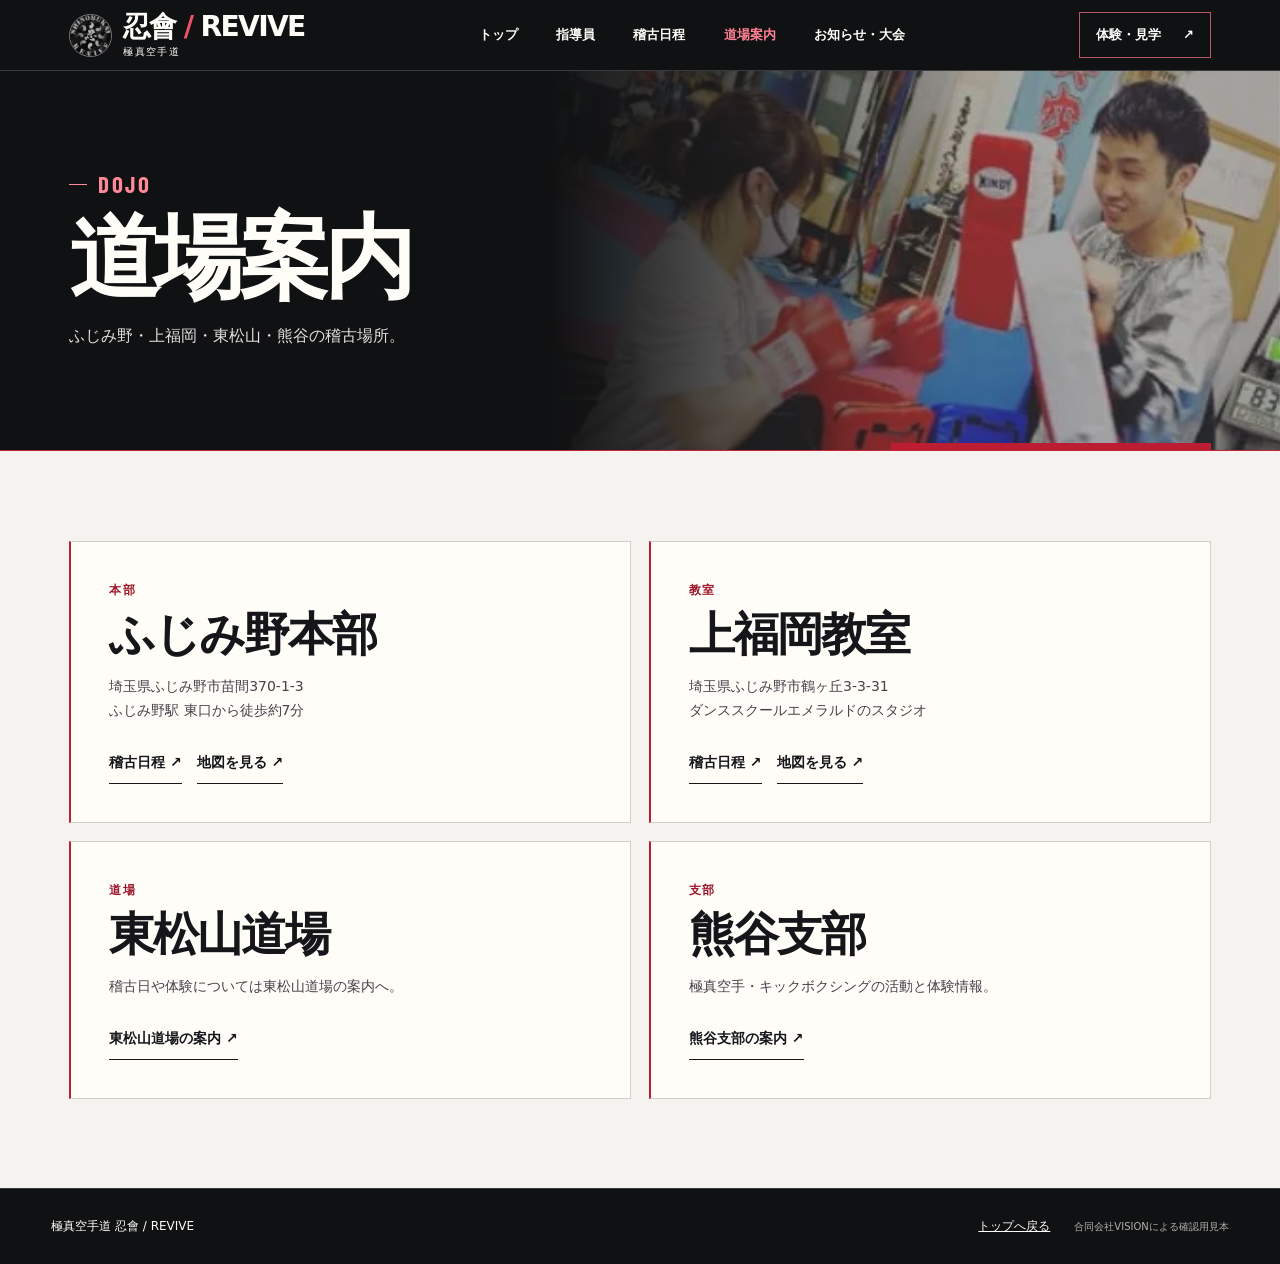
==== dojos.html @ 1cb671ec "Publish dojo website review" ====
<!doctype html>
<html lang="ja">
<head>
<meta charset="utf-8">
<meta name="viewport" content="width=device-width,initial-scale=1">
<meta name="robots" content="noindex">
<title>道場案内｜極真空手道 忍會 / REVIVE</title>
<link rel="preconnect" href="https://fonts.googleapis.com">
<link rel="stylesheet" href="https://fonts.googleapis.com/css2?family=Barlow+Condensed:wght@600;700;800&display=swap">
<link rel="stylesheet" href="site.css"><link rel="stylesheet" href="design.css"><link rel="stylesheet" href="inner.css">
<script src="reveal.js" defer></script>
<link rel="stylesheet" href="editorial.css">
<link rel="icon" type="image/png" sizes="32x32" href="assets/shinobukai-favicon.png">
<link rel="apple-touch-icon" sizes="180x180" href="assets/shinobukai-touch.png">
<link rel="stylesheet" href="brand.css">
</head>
<body class="inner-page page-dojos">
<header class="header">
<a class="brand" href="./"><img class="brand-emblem" src="assets/shinobukai-emblem.png" alt="" width="44" height="44"><span class="brand-copy"><span class="brand-name">忍會 <span>/</span> REVIVE</span><small>極真空手道</small></span></a>
<nav aria-label="メイン"><a href="./">トップ</a><a href="instructors.html">指導員</a><a href="schedule.html">稽古日程</a><a href="dojos.html" aria-current="page">道場案内</a><a href="events.html">お知らせ・大会</a></nav>
<a class="button primary header-cta" href="./#trial">体験・見学 <span aria-hidden="true">↗</span></a>
</header>
<nav class="local-nav" aria-label="各ページ"><a href="./">トップ</a><a href="instructors.html">指導員</a><a href="schedule.html">稽古日程</a><a href="dojos.html" aria-current="page">道場案内</a><a href="events.html">お知らせ・大会</a></nav>
<main>
<section class="subhero">
<div class="section-inner">
<p class="subhero-label">DOJO</p>
<h1>道場案内</h1>
<p class="subhero-intro">ふじみ野・上福岡・東松山・熊谷の稽古場所。</p>
</div>
</section>

<section class="section paper inner-section">
<div class="section-inner branch-grid">
<article class="branch" id="fujimino" data-reveal><p class="role">本部</p><h2>ふじみ野本部</h2><p>埼玉県ふじみ野市苗間370-1-3</p><p>ふじみ野駅 東口から徒歩約7分</p><div><a class="text-link" href="schedule.html">稽古日程 ↗</a><a class="text-link" target="_blank" rel="noopener" href="https://www.google.com/maps/search/?api=1&amp;query=埼玉県ふじみ野市苗間370-1-3">地図を見る ↗</a></div></article>
<article class="branch" id="kamifukuoka" data-reveal><p class="role">教室</p><h2>上福岡教室</h2><p>埼玉県ふじみ野市鶴ヶ丘3-3-31</p><p>ダンススクールエメラルドのスタジオ</p><div><a class="text-link" href="schedule.html">稽古日程 ↗</a><a class="text-link" target="_blank" rel="noopener" href="https://www.google.com/maps/search/?api=1&amp;query=埼玉県ふじみ野市鶴ヶ丘3-3-31">地図を見る ↗</a></div></article>
<article class="branch" id="higashimatsuyama" data-reveal><p class="role">道場</p><h2>東松山道場</h2><p>稽古日や体験については東松山道場の案内へ。</p><a class="text-link" target="_blank" rel="noopener" href="https://shinobukaimatsuyama.amebaownd.com/">東松山道場の案内 ↗</a></article>
<article class="branch" id="kumagaya" data-reveal><p class="role">支部</p><h2>熊谷支部</h2><p>極真空手・キックボクシングの活動と体験情報。</p><a class="text-link" target="_blank" rel="noopener" href="https://karate-kick-shinobukuma.amebaownd.com/">熊谷支部の案内 ↗</a></article>
</div>
</section>
</main>
<footer class="footer"><span>極真空手道 忍會 / REVIVE</span><a href="./">トップへ戻る</a><small>合同会社VISIONによる確認用見本</small></footer>

</body>
</html>
---- site.css ----
:root{--ink:#101012;--surface:#18181b;--paper:#f0ede7;--white:#faf8f2;--red:#b9192d;--line:#343436;--font:system-ui,"Yu Gothic",sans-serif;--display:"Barlow Condensed",Impact,sans-serif}
*,*::before,*::after{box-sizing:border-box}html{scroll-behavior:smooth}body{margin:0;background:var(--ink);color:var(--white);font-family:var(--font);line-height:1.7}a{color:inherit;text-decoration:none}button,input,select,textarea{font:inherit;color:inherit}button{cursor:pointer}button[hidden],[hidden]{display:none!important}h1,h2,h3,p{margin:0}img{display:block;max-width:100%}section{scroll-margin-top:64px}:focus-visible{outline:2px solid #ee6473;outline-offset:4px}
.header{min-height:76px;padding:12px clamp(18px,5vw,76px);display:flex;align-items:center;justify-content:space-between;gap:20px;background:var(--ink);border-bottom:1px solid var(--line)}
.brand{display:grid;line-height:1;gap:6px;white-space:nowrap}.brand-name{font-size:clamp(17px,2.2vw,31px);font-weight:900;letter-spacing:-.035em}.brand-name span{color:#ef5367}.brand small{font-size:10px;letter-spacing:.14em}.header nav{display:flex;gap:clamp(18px,3vw,47px);font-size:13px;font-weight:650}.header nav a:hover,.text-link:hover{color:#da3048}
.button{display:inline-flex;align-items:center;justify-content:center;gap:22px;min-height:46px;padding:10px 16px;border:0;font-size:13px;font-weight:750;white-space:nowrap}.primary{background:var(--red);color:white}.primary:hover{background:#94152a}.light{background:var(--white);color:#1c1c1e}
.hero{position:relative;display:grid;align-items:end;min-height:clamp(530px,78svh,770px);overflow:hidden;isolation:isolate;background:#131215}.hero::before{content:"";position:absolute;inset:0;z-index:-1;background:linear-gradient(90deg,#151416 21%,#151416f2 34%,#15141663 47%,#15141609 64%,transparent 80%),linear-gradient(0deg,#100f12a6,transparent 44%);pointer-events:none}
.hero-media{position:absolute;z-index:-2;top:0;right:0;bottom:0;width:65%;overflow:hidden;background:#373236}.hero-media img{width:100%;height:100%;object-fit:cover;object-position:50% 9%;filter:saturate(.82) contrast(1.02) brightness(1.07);animation:photo-in 1.65s cubic-bezier(.2,.7,.24,1) both}
.hero-content{padding:80px clamp(24px,7vw,120px) 85px;animation:text-in 1s ease-out both}.eyebrow{font-size:12px;font-weight:750;letter-spacing:.13em}.hero h1{line-height:1;font-weight:900}.hero h1 span{display:block;margin:21px 0 0;font-size:clamp(21px,3vw,39px);letter-spacing:.07em}.hero h1 strong{display:block;font:800 clamp(102px,16vw,250px)/.83 var(--display);letter-spacing:-.045em;margin:8px 0 24px}.hero-copy{font-weight:650;font-size:clamp(16px,2vw,24px);margin-bottom:24px}.hero-scroll{position:absolute;bottom:31px;right:clamp(18px,5vw,76px);font-size:12px;display:flex;gap:12px;color:#fff;align-items:center}.hero-scroll span{border:1px solid #fff9;width:39px;height:39px;display:grid;place-items:center;border-radius:50%}
.shortcuts{display:grid;grid-template-columns:repeat(3,minmax(0,1fr));background:#1d1c20;border-top:1px solid var(--line)}.shortcuts a{display:flex;justify-content:space-between;align-items:center;padding:19px clamp(12px,4vw,52px);gap:8px;border-right:1px solid var(--line);font-weight:700;font-size:clamp(12px,1.4vw,15px)}.shortcuts a:hover{background:#28262a}
.section-inner{width:min(calc(100% - 48px),1120px);margin:auto}.section{padding:clamp(60px,8vw,116px) 0}.paper{color:#15151a;background:var(--paper)}.section-heading{margin-bottom:28px}.section-heading .eyebrow{color:#d5485b}.paper .section-heading .eyebrow{color:#a5162c}.section-heading h2,.trial h2{font-size:clamp(31px,4.3vw,65px);font-weight:900;line-height:1.22;letter-spacing:-.055em;margin-top:6px}
.training-layout{display:grid;grid-template-columns:1.16fr .84fr;gap:clamp(18px,5vw,70px);align-items:center}.training-layout img{width:100%;height:100%;max-height:360px;object-fit:cover;object-position:50% 32%}.classes{display:grid;gap:15px}.classes article{padding:15px 0;border-top:1px solid #bdbab6}.classes h3{font-size:clamp(19px,2.6vw,30px);font-weight:850}.classes p{margin-top:7px;color:#49454a;font-size:14px}.text-link{display:inline-flex;margin-top:20px;align-items:center;gap:20px;border-bottom:1px solid;padding:8px 0;font-weight:750;font-size:14px}
.filters{display:flex;gap:8px;flex-wrap:wrap;margin-bottom:22px}.filters button,.edit-switch button{background:transparent;border:1px solid #59565d;padding:8px 13px;min-height:43px;font-size:13px;font-weight:750}.filters button[aria-pressed="true"]{background:#eee9e2;border-color:#eee9e2;color:#121216}.news-list{border-top:1px solid var(--line)}.news-item{display:grid;grid-template-columns:106px 97px 1fr auto;align-items:center;text-align:left;gap:14px;width:100%;padding:19px 2px;background:transparent;border:0;border-bottom:1px solid var(--line)}.news-item:hover{background:#232127}.news-item time,.news-item .category{font-size:12px}.news-item time{color:#bdb9be}.news-item .category{color:#f58393;font-weight:750}.news-item strong{font-size:clamp(15px,2vw,21px);line-height:1.35}.empty{padding:16px 0;color:#a8a4a9}
.dojo-grid,.site-links{display:grid;grid-template-columns:repeat(2,minmax(0,1fr));gap:12px}.dojo-grid a,.site-links a{min-width:0;border:1px solid #c8c4bc;padding:18px 15px;display:grid;gap:4px;overflow-wrap:anywhere}.dojo-grid a:hover,.site-links a:hover{border-color:var(--red)}.dojo-grid strong{font-size:clamp(16px,3vw,25px)}.dojo-grid span,.site-links a{font-size:13px;font-weight:720}.links-section{padding-top:0}
.trial{background:#a21a30;color:white;padding:clamp(65px,9vw,125px) 0}.trial p:not(.eyebrow){margin:13px 0 26px}.footer{padding:27px clamp(20px,4vw,64px);display:flex;gap:12px 24px;flex-wrap:wrap;align-items:center;border-top:1px solid var(--line);font-size:12px}.footer a{margin-left:auto;text-decoration:underline}.footer small{opacity:.68}
dialog{border:0;background:var(--paper);color:#161619;width:min(680px,calc(100% - 28px));max-height:calc(100dvh - 24px);padding:clamp(19px,4vw,36px);overscroll-behavior:contain}dialog::backdrop{background:#08080bc4}.dialog-head{display:flex;align-items:center;justify-content:space-between;color:#942037;font-size:13px;font-weight:750;gap:14px}.close{width:44px;height:44px;background:transparent;border:1px solid #b9b4ab;border-radius:50%;font-size:24px}dialog h2{font-size:clamp(21px,5vw,33px);margin:9px 0 15px;line-height:1.25}#article-body{white-space:pre-wrap;overflow-wrap:anywhere}.article-photos{display:grid;gap:12px;margin:18px 0}.article-photos img{width:100%;background:#ddd}
.editor{background:#eae7e0;color:#18181c}.edit-header{padding:16px clamp(17px,4vw,50px);display:flex;justify-content:space-between;align-items:center;background:#17161a;color:white;gap:12px}.edit-header a{border-bottom:1px solid #b3afb5;font-size:13px}.edit-main{width:min(calc(100% - 30px),700px);margin:31px auto 54px}.edit-main h1{font-size:clamp(27px,7vw,46px);line-height:1.2}.edit-hint{color:#57525a;font-size:13px;margin:8px 0 20px}.edit-switch{display:flex;gap:8px;margin-bottom:15px}.edit-switch button{border-color:#b4aeb4}.edit-switch button[aria-pressed="true"]{background:#252329;color:white;border-color:#252329}.edit-main form,.edit-main section{background:#faf8f3;padding:clamp(15px,4vw,26px);border:1px solid #d4cfc6;margin-bottom:18px}.edit-main h2{font-size:19px;margin-bottom:14px}.edit-main label{display:grid;gap:5px;margin:12px 0;font-size:13px;font-weight:750}.edit-main input,.edit-main select,.edit-main textarea{width:100%;min-width:0;background:#fff;border:1px solid #b5afb3;padding:9px 10px;font-weight:500;font-size:16px;border-radius:0}.edit-main input[type=date]{min-height:44px}.edit-main input[type=file]{font-size:14px}.field-heading{font-size:13px;font-weight:750;margin:14px 0 5px}.field-heading span{font-weight:450;color:#615a60;margin-left:7px}.link-input{display:grid;grid-template-columns:1fr 1.5fr auto;gap:6px;align-items:end}.link-input button{margin-bottom:12px}.secondary{display:inline-flex;align-items:center;min-height:42px;background:transparent;border:1px solid #b4aeb4;padding:6px 10px;font-size:13px;font-weight:700}.edit-actions{display:flex;gap:8px;flex-wrap:wrap;margin-top:18px}.edit-result{font-size:13px;margin-top:8px;color:#2e634e}.edit-result.error{color:#a51e31}.saved-row{display:flex;gap:9px;align-items:center;flex-wrap:wrap;padding:10px 0;border-top:1px solid #ddd7ce}.saved-row strong{font-size:13px;flex:1;overflow-wrap:anywhere}.photo-list{display:flex;flex-wrap:wrap;gap:9px}.photo-list figure{margin:0}.photo-list img{width:85px;height:64px;object-fit:cover}.photo-list button{font-size:12px;min-height:34px;padding:4px 8px}
@keyframes text-in{from{opacity:0;transform:translateY(18px)}to{opacity:1;transform:none}}@keyframes photo-in{from{transform:scale(1.06);opacity:.4}to{transform:scale(1);opacity:1}}
@media(max-width:700px){.header{min-height:65px;gap:10px}.header nav{display:none}.header-cta{min-height:40px;padding:6px 10px;gap:8px;font-size:12px}.hero{min-height:min(685px,86svh)}.hero::before{background:linear-gradient(0deg,#101012 4%,#141215d6 30%,#14121570 47%,transparent 68%)}.hero-media{width:100%}.hero-media img{object-position:49% 13%}.hero-content{padding-bottom:84px}.hero h1 strong{font-size:clamp(92px,25vw,132px)}.hero-scroll{bottom:17px;right:21px;gap:8px}.hero-scroll span{height:34px;width:34px}.shortcuts a{padding:13px 9px;line-height:1.35}.training-layout{grid-template-columns:1fr}.training-layout img{max-height:310px}.news-item{grid-template-columns:auto 1fr auto;gap:6px 10px;padding:13px 0}.news-item strong{grid-column:1 / span 2;grid-row:2}.news-item .arrow{grid-column:3;grid-row:1 / span 2}.footer a{margin-left:0}.footer small{width:100%}.link-input{grid-template-columns:1fr auto}.link-input label{grid-column:1;margin:4px 0}.link-input button{grid-column:2;grid-row:2;margin:0 0 4px}}
@media(prefers-reduced-motion:reduce){html{scroll-behavior:auto}*,*::before,*::after{animation:none!important;transition:none!important}}
.trial-actions{display:flex;align-items:center;flex-wrap:wrap;gap:14px 26px}.trial-actions .text-link{margin-top:0}.trial-actions .text-link:hover{color:#fff}
---- design.css ----
body { --accent-line: #c52138; }
.header { position: sticky; top: 0; z-index: 5; }
.footer a + a { margin-left: 0; }
.header-cta, .hero .primary, .trial .button {
  clip-path: polygon(0 0, calc(100% - 8px) 0, 100% 8px, 100% 100%, 0 100%);
  transition: background .22s ease, color .22s ease;
}
.header-cta:focus-visible, .hero .primary:focus-visible, .trial .button:focus-visible {
  outline-offset: -4px;
}
.hero-media::after {
  content: "";
  position: absolute;
  inset: 0;
  background: linear-gradient(112deg, transparent 30%, #fff6df22 48%, transparent 61%);
  transform: translateX(-110%);
  animation: portrait-light 1.4s .16s ease-out both;
  pointer-events: none;
}
.hero-content .eyebrow { display: flex; align-items: center; gap: 12px; }
.hero-content .eyebrow::before { content: ""; width: 21px; height: 2px; background: #f04f65; }
.shortcuts { border-top: 2px solid var(--accent-line); }
.shortcuts a { transition: background .22s ease; }
.shortcuts a span, .dojo-grid a span:last-child { transition: transform .22s ease; }
.shortcuts a:hover span, .dojo-grid a:hover span:last-child { transform: translateX(3px); }
.section-heading .eyebrow, .trial .eyebrow {
  display: flex;
  align-items: center;
  gap: 10px;
  letter-spacing: .16em;
}
.section-heading .eyebrow::before, .trial .eyebrow::before {
  content: "";
  display: block;
  width: 24px;
  height: 2px;
  background: currentColor;
}
.section-heading { margin-bottom: clamp(24px, 4vw, 45px); }
.training-photo { margin: 0; position: relative; overflow: hidden; background: #1b1a1d; }
.training-photo img { max-height: none; aspect-ratio: 1.15; object-position: 49% 37%; }
.training-photo figcaption {
  position: absolute;
  bottom: 0;
  right: 0;
  padding: 9px 14px;
  background: #18181be5;
  color: var(--white);
  font-size: 12px;
}
.classes article { padding: 18px 0; }
.classes article:first-child { border-top-color: var(--accent-line); }
.news-item {
  transition: background .2s ease, color .2s ease;
  animation: row-in .44s ease both;
  animation-delay: var(--row-delay, 0ms);
}
.news-item:hover .arrow, .news-item:focus-visible .arrow { color: #ff8a9c; }
.filters button { transition: background .2s ease, border-color .2s ease, color .2s ease; }
.filters button[aria-pressed="true"] { border-color: #f58595; }
.dojo-grid a, .links-section .site-links a {
  background: #faf8f2;
  border-top: 2px solid #b8b0aa;
  transition: border-color .2s ease, background .2s ease;
}
.dojo-grid a:hover, .links-section .site-links a:hover { border-top-color: var(--accent-line); background: #fff; }
.links-section .section-inner { padding-top: 34px; border-top: 1px solid #cec7bf; }
.trial { position: relative; isolation: isolate; overflow: hidden; }
.trial::after {
  content: "";
  position: absolute;
  z-index: -1;
  inset: -60% -26% -80% 64%;
  transform: skewX(-22deg);
  background: #72142655;
}
.trial .eyebrow { color: #ffe2e7; }
.motion [data-reveal] { opacity: 0; transform: translateY(19px); }
.motion [data-reveal].in-view, .motion [data-reveal]:focus-within {
  opacity: 1;
  transform: translateY(0);
  transition: opacity .52s ease, transform .65s cubic-bezier(.16,.72,.25,1);
}
@keyframes portrait-light {
  from { transform: translateX(-130%); opacity: .7; }
  to { transform: translateX(108%); opacity: 0; }
}
@keyframes row-in {
  from { opacity: 0; transform: translateY(7px); }
  to { opacity: 1; transform: none; }
}
@media (max-width: 700px) {
  .training-photo img { aspect-ratio: 5 / 3; object-position: 48% 43%; }
  .trial::after { left: 69%; }
}
@media (prefers-reduced-motion: reduce) {
  .hero-media::after { display: none; }
  .motion [data-reveal] { opacity: 1; transform: none; }
}
---- inner.css ----
.header nav a[aria-current="page"], .local-nav a[aria-current="page"] { color: #ff8193; }
.local-nav { display: none; }
.subhero {
  position: relative;
  isolation: isolate;
  overflow: hidden;
  min-height: clamp(220px, 32vw, 380px);
  display: grid;
  align-items: end;
  border-bottom: 2px solid var(--accent-line);
  background: #161519;
}
.subhero::after {
  content: "";
  position: absolute;
  z-index: -1;
  inset: -60% -16% -100% 63%;
  background: linear-gradient(100deg, #741727, #26181d 73%);
  transform: skewX(-23deg);
  opacity: .82;
}
.subhero .section-inner { padding-block: clamp(38px, 7vw, 82px); animation: text-in .75s ease both; }
.subhero-label {
  display: flex;
  align-items: center;
  gap: 11px;
  color: #ff8998;
  font: 700 clamp(16px, 2.3vw, 23px)/1.1 var(--display);
  letter-spacing: .115em;
}
.subhero-label::before { content: ""; width: 26px; height: 2px; background: currentColor; }
.subhero h1 { font-size: clamp(36px, 7.5vw, 86px); line-height: 1.13; font-weight: 900; letter-spacing: -.055em; margin-top: 10px; }
.subhero-intro { font-size: clamp(13px, 2vw, 16px); margin-top: 12px; color: #e5dfe0; }
.inner-section { padding-block: clamp(32px, 7vw, 90px); }
.coach-list { display: grid; gap: clamp(24px, 5vw, 56px); }
.coach { display: grid; grid-template-columns: minmax(0, .88fr) minmax(0, 1.12fr); align-items: center; background: #fcfaf5; border: 1px solid #d3cec5; }
.coach-image { margin: 0; height: 100%; overflow: hidden; background: #383239; }
.coach-image img { width: 100%; height: 100%; min-height: 390px; max-height: 540px; object-fit: cover; object-position: center 15%; }
.coach-copy { padding: clamp(24px, 5vw, 64px); }
.role { color: #9d172b; font-size: 12px; font-weight: 800; text-transform: uppercase; letter-spacing: .12em; }
.coach-copy h2, .branch h2 { font-size: clamp(27px, 4vw, 51px); line-height: 1.2; font-weight: 900; margin: 7px 0 13px; letter-spacing: -.045em; }
.coach-copy > p:not(.role), .branch > p:not(.role), .guide-note { color: #47414a; font-size: 14px; }
.coach-copy h3 { border-top: 1px solid #cfc9be; margin-top: 25px; padding-top: 16px; font-size: 14px; }
.coach-copy ul { margin: 8px 0 0; padding-left: 19px; font-size: 14px; }
.coach-copy li::marker { color: #a32036; }
.coach-list > .text-link, .branch .text-link { justify-self: start; }
.calendar-callout {
  display: flex;
  gap: 16px 32px;
  justify-content: space-between;
  align-items: center;
  flex-wrap: wrap;
  padding: clamp(21px, 4vw, 48px);
  background: #fcfaf5;
  border: 1px solid #d3cec5;
  border-left: 3px solid var(--accent-line);
}
.calendar-callout h2 { font-size: clamp(21px, 3vw, 32px); font-weight: 900; }
.calendar-callout p, .schedule-list p { margin-top: 7px; font-size: 14px; color: #47414a; }
.schedule-list, .branch-grid { display: grid; grid-template-columns: repeat(2,minmax(0,1fr)); gap: 18px; }
.schedule-list { margin-block: clamp(22px, 4vw, 40px); }
.schedule-list article, .branch { background: #fcfaf5; border: 1px solid #d3cec5; border-top: 2px solid var(--accent-line); padding: clamp(19px, 3.5vw, 38px); }
.schedule-list h3 { font-size: clamp(19px, 2.7vw, 28px); }
.schedule-list strong { display: block; margin-top: 8px; font-size: 15px; }
.schedule-list strong span { font: 700 clamp(24px, 4.5vw, 42px)/1 var(--display); margin-left: 6px; white-space: nowrap; }
.branch { scroll-margin-top: 91px; }
.branch h2 { font-size: clamp(25px, 3.8vw, 46px); }
.branch .text-link { margin-right: 15px; }
.inner-page #news { padding-top: clamp(37px, 6vw, 78px); }
@media (max-width: 700px) {
  .local-nav { display: flex; flex-wrap: wrap; gap: 2px 14px; padding: 11px 20px; background: #201e23; font-size: 12px; font-weight: 680; }
  .local-nav a { display: inline-flex; min-height: 34px; align-items: center; }
  .local-nav a[aria-current="page"] { border-bottom: 1px solid currentColor; }
  .coach, .schedule-list, .branch-grid { grid-template-columns: 1fr; }
  .coach-image img { min-height: 0; height: auto; aspect-ratio: 1 / 1.04; object-position: center 12%; }
  .coach-copy h2 { font-size: clamp(28px,8vw,41px); }
}
---- editorial.css ----
:root {
  --ink: #101112;
  --paper: #f4f3ef;
  --white: #fffdf8;
  --red: #bc1d32;
  --line: #383a3c;
  --edge: clamp(21px, 5.4vw, 84px);
}
.header {
  min-height: 70px;
  padding-inline: var(--edge);
}
.brand-name { font-weight: 850; letter-spacing: -.06em; }
.header nav { font-size: 13px; }
.header-cta, .hero .primary, .trial .button { clip-path: none; }
.header-cta { background: transparent; border: 1px solid #b85763; }
.header-cta:hover { background: var(--red); border-color: var(--red); }
.section-inner { width: min(calc(100% - var(--edge) * 2), 1200px); }
.section-heading { position: relative; }
.section-heading h2, .subhero h1 { letter-spacing: -.065em; }
.section-heading .eyebrow, .trial .eyebrow {
  font: 700 17px/1 var(--display);
  letter-spacing: .14em;
}
.section-heading .eyebrow::before, .trial .eyebrow::before, .subhero-label::before {
  width: 18px;
  height: 1px;
}

.hero {
  min-height: clamp(570px, 80svh, 810px);
  padding-inline: var(--edge);
  align-items: center;
  background: var(--ink);
}
.hero::before { display: none; }
.hero-content { z-index: 1; padding: 64px 0; width: fit-content; }
.hero-content .eyebrow { color: #eeeae4; font-size: 12px; }
.hero h1 span { margin-top: 25px; font-size: clamp(20px, 3vw, 41px); letter-spacing: .09em; }
.hero h1 strong { font-size: clamp(109px, 16vw, 260px); margin: 8px 0 24px; }
.hero-copy { color: #e3ddd9; font-size: 15px; margin-bottom: 22px; letter-spacing: .05em; }
.hero-media {
  margin: 0;
  width: 49%;
  inset: 24px var(--edge) 24px auto;
  border-top: 1px solid #aaa097;
  border-bottom: 3px solid var(--red);
}
.hero-media img {
  object-position: 50% 12%;
  filter: saturate(.76) brightness(1.06) contrast(1.04);
}
.hero-media figcaption {
  position: absolute;
  bottom: 0;
  right: 0;
  z-index: 1;
  padding: 10px 15px;
  font-size: 12px;
  letter-spacing: .06em;
  color: #fff;
  background: #111213e6;
}
.hero-media::after { animation-duration: 2s; }
.hero-scroll {
  left: var(--edge);
  right: auto;
  bottom: 29px;
  color: #d8d0cb;
}
.shortcuts {
  padding-inline: var(--edge);
  border-top: 1px solid var(--line);
  border-bottom: 1px solid var(--line);
  background: #1a1b1d;
}
.shortcuts a {
  border-left: 1px solid var(--line);
  border-right: 0;
  padding-inline: clamp(10px, 3vw, 44px);
}
.shortcuts a:last-child { border-right: 1px solid var(--line); }
.shortcuts a span { color: #ff8393; }
.training-photo { border-bottom: 3px solid var(--red); }
.training-photo img { filter: saturate(.81) contrast(1.05); aspect-ratio: 1.35; }
.classes article { padding-block: clamp(16px, 2.3vw, 31px); }
.classes h3 { letter-spacing: -.035em; }
#news .section-heading .eyebrow { color: #ff8393; }
.news-item { min-height: 68px; }
.filters button[aria-pressed="true"] { background: var(--red); color: var(--white); border-color: var(--red); }
.dojo-grid a, .links-section .site-links a, .branch, .schedule-list article {
  border: 1px solid #d4d0c9;
  border-left: 2px solid var(--red);
  background: var(--white);
}
.trial { background: #191a1c; border-top: 3px solid var(--red); }
.trial::after { display: none; }
.trial .eyebrow { color: #ff8393; }

.subhero { background: var(--ink); border-bottom-width: 1px; }
.subhero::after {
  opacity: 1;
  inset: auto var(--edge) 0 auto;
  width: min(30%, 320px);
  height: 7px;
  background: var(--red);
  transform: none;
}
.subhero h1 { font-size: clamp(39px, 7.6vw, 91px); }
.local-nav { background: #1a1b1d; }
.coach { border: 0; border-bottom: 1px solid #d1cdc7; background: var(--paper); padding-bottom: clamp(24px, 4vw, 54px); }
.coach-image { border-bottom: 3px solid var(--red); }
.coach-image img { filter: saturate(.8) contrast(1.04); }
.coach-copy h2 { font-size: clamp(31px, 5.5vw, 68px); }
.coach-copy h3 { margin-top: 21px; padding-top: 14px; }
.coach-copy li { margin-block: 4px; }
.calendar-callout { border-left-color: var(--red); }
.schedule-list strong span { color: #a3162b; }

@media (max-width: 700px) {
  .header { min-height: 60px; }
  .hero { min-height: auto; display: flex; flex-direction: column; align-items: stretch; padding-top: 15px; padding-bottom: 26px; }
  .hero-media { position: relative; inset: auto; width: 100%; aspect-ratio: 1.22; order: 0; }
  .hero-media img { object-position: 50% 13%; }
  .hero-media figcaption { font-size: 10px; padding: 6px 10px; }
  .hero-content { order: 1; padding: 23px 0 10px; }
  .hero h1 span { margin-top: 11px; }
  .hero h1 strong { font-size: clamp(86px, 27vw, 135px); margin: 4px 0 15px; }
  .hero-copy { margin-bottom: 13px; font-size: 14px; }
  .hero-scroll { right: var(--edge); left: auto; bottom: 23px; font-size: 0; }
  .hero-scroll span { font-size: 13px; }
  .shortcuts { padding-inline: 0; }
  .shortcuts a { border-left: 0; border-right: 1px solid var(--line); }
  .coach-copy { padding: 20px 0 0; }
}
.page-dojos { --subhero-photo: url("assets/training.webp"); --subhero-focus: 50% 33%; }
.page-events { --subhero-photo: url("assets/cup-2026.webp"); --subhero-focus: 50% 60%; }
:is(.page-dojos, .page-events) .subhero::before {
  content: "";
  position: absolute;
  z-index: -1;
  inset: 0 0 0 43%;
  background-image: linear-gradient(90deg,#101112 0%,#1011123d 55%,#10111238), var(--subhero-photo);
  background-size: cover;
  background-position: center, var(--subhero-focus);
  animation: subhero-photo-in .9s ease both;
}
.page-schedule .subhero::before {
  content: "";
  position: absolute;
  inset: 0 0 0 42%;
  z-index: -1;
  background: repeating-linear-gradient(125deg,#17181b 0 14px,#242125 14px 15px);
  mask-image: linear-gradient(90deg,transparent, #000 55%);
}
@keyframes subhero-photo-in {
  from { opacity: .2; transform: translateX(12px); }
  to { opacity: 1; transform: none; }
}
@media (max-width: 700px) {
  :is(.page-dojos, .page-events) .subhero::before {
    inset-inline-start: 36%;
    background-image: linear-gradient(90deg,#101112 0%,#1011128d 52%,#10111245), var(--subhero-photo);
  }
}

.page-instructors {
  --profile-crest: url("assets/shinobukai-emblem.png");
  --profile-crest-red: grayscale(1) sepia(1) saturate(25) hue-rotate(330deg) brightness(.87);
}
.page-instructors .subhero::before, .page-instructors .coach-image::before {
  content: "";
  position: absolute;
  background: var(--profile-crest) center / contain no-repeat;
  filter: var(--profile-crest-red);
  pointer-events: none;
}
.page-instructors .subhero::before {
  z-index: -1;
  inset: -38% 1% -41% 53%;
  opacity: .3;
}
.page-instructors .coach-image {
  position: relative;
  isolation: isolate;
  aspect-ratio: 1.12;
  height: auto;
  width: 100%;
  background: radial-gradient(ellipse at 52% 34%, #321e23 0%, #20181c 50%, #111113 89%);
}
.page-instructors .coach-image::before {
  inset: 6% 7%;
  opacity: .68;
}
.page-instructors .coach-image img {
  position: absolute;
  inset: 5% 0 auto;
  width: 100%;
  height: 95%;
  min-height: 0;
  max-height: none;
  aspect-ratio: auto;
  object-fit: contain;
  object-position: center top;
  filter: drop-shadow(0 10px 17px #0c080ca0);
}
.page-instructors .portrait-long img { height: 116%; }
@media (max-width: 700px) {
  .page-instructors .subhero::before { inset: -23% -8% -23% 47%; opacity: .26; }
}
---- brand.css ----
.brand, .editor-brand { display: inline-flex; gap: 11px; align-items: center; }
.brand-copy { display: grid; gap: 5px; }
.brand .brand-emblem, .editor-brand .brand-emblem {
  display: block;
  flex: 0 0 auto;
  width: 43px;
  height: 43px;
  border: 1px solid #77777e;
  border-radius: 50%;
}
.editor-brand .brand-emblem { width: 38px; height: 38px; }
@media (max-width: 700px) {
  .brand, .editor-brand { gap: 8px; }
  .brand .brand-emblem { width: 35px; height: 35px; }
}
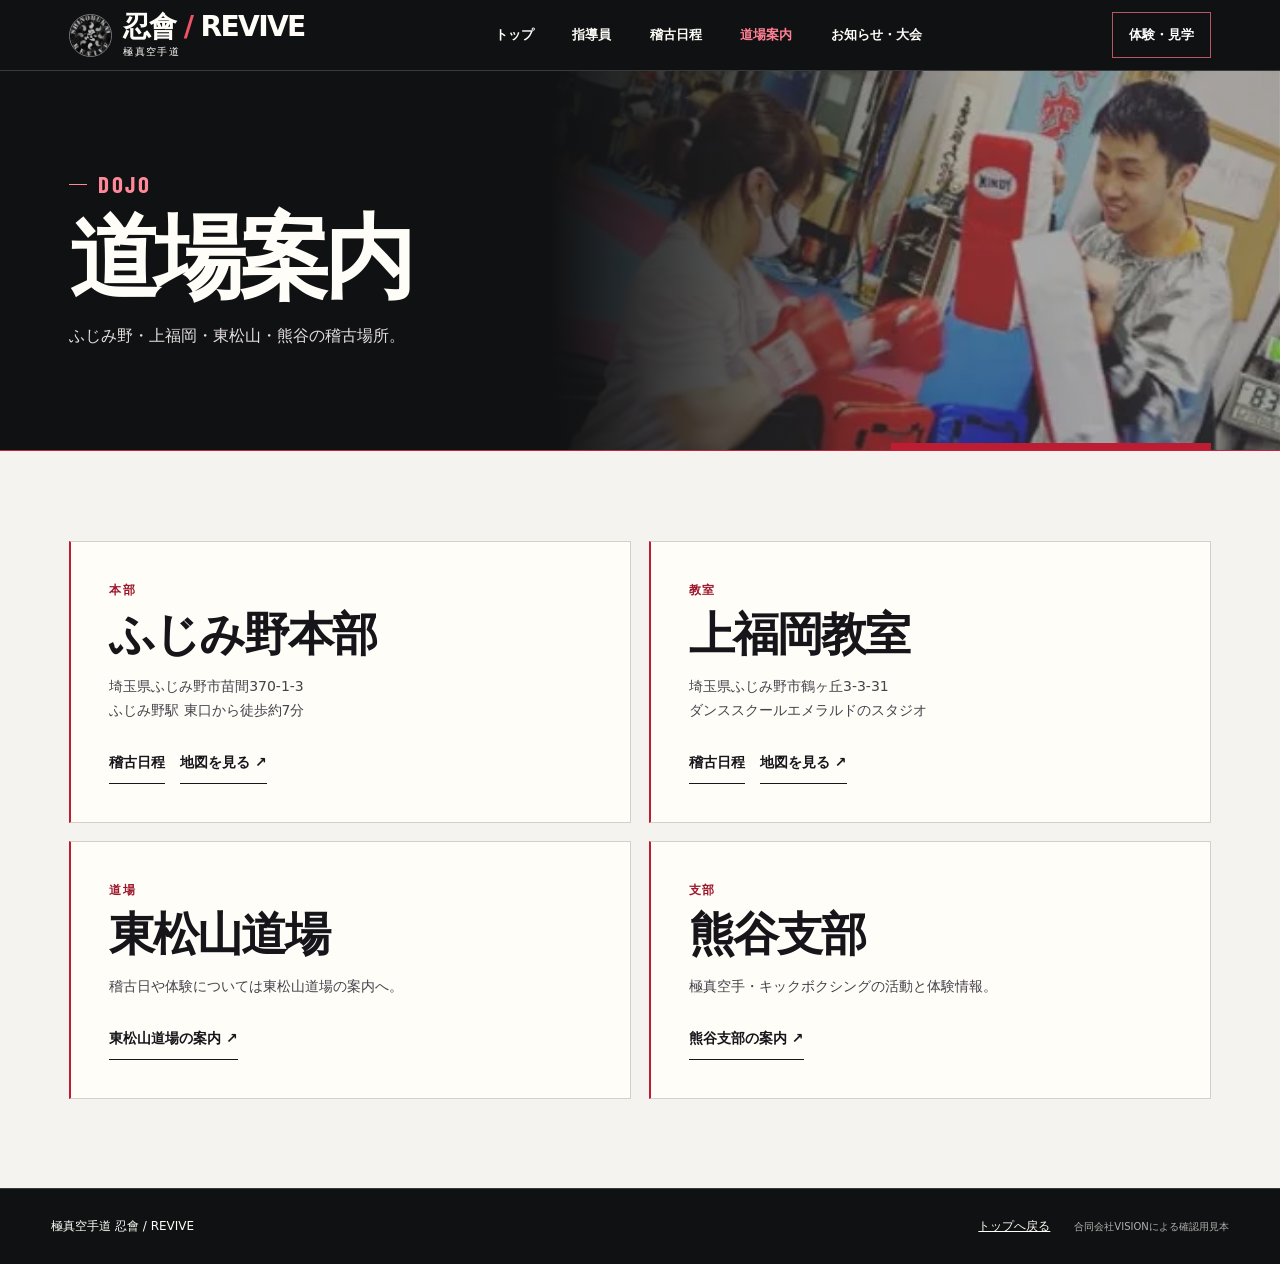
==== commit 2fceba49: "Refine dojo directory and trial information" ====
--- a/dojos.html
+++ b/dojos.html
@@ -18,7 +18,7 @@
 <header class="header">
 <a class="brand" href="./"><img class="brand-emblem" src="assets/shinobukai-emblem.png" alt="" width="44" height="44"><span class="brand-copy"><span class="brand-name">忍會 <span>/</span> REVIVE</span><small>極真空手道</small></span></a>
 <nav aria-label="メイン"><a href="./">トップ</a><a href="instructors.html">指導員</a><a href="schedule.html">稽古日程</a><a href="dojos.html" aria-current="page">道場案内</a><a href="events.html">お知らせ・大会</a></nav>
-<a class="button primary header-cta" href="./#trial">体験・見学 <span aria-hidden="true">↗</span></a>
+<a class="button primary header-cta" href="./#trial">体験・見学</a>
 </header>
 <nav class="local-nav" aria-label="各ページ"><a href="./">トップ</a><a href="instructors.html">指導員</a><a href="schedule.html">稽古日程</a><a href="dojos.html" aria-current="page">道場案内</a><a href="events.html">お知らせ・大会</a></nav>
 <main>
@@ -32,8 +32,8 @@
 
 <section class="section paper inner-section">
 <div class="section-inner branch-grid">
-<article class="branch" id="fujimino" data-reveal><p class="role">本部</p><h2>ふじみ野本部</h2><p>埼玉県ふじみ野市苗間370-1-3</p><p>ふじみ野駅 東口から徒歩約7分</p><div><a class="text-link" href="schedule.html">稽古日程 ↗</a><a class="text-link" target="_blank" rel="noopener" href="https://www.google.com/maps/search/?api=1&amp;query=埼玉県ふじみ野市苗間370-1-3">地図を見る ↗</a></div></article>
-<article class="branch" id="kamifukuoka" data-reveal><p class="role">教室</p><h2>上福岡教室</h2><p>埼玉県ふじみ野市鶴ヶ丘3-3-31</p><p>ダンススクールエメラルドのスタジオ</p><div><a class="text-link" href="schedule.html">稽古日程 ↗</a><a class="text-link" target="_blank" rel="noopener" href="https://www.google.com/maps/search/?api=1&amp;query=埼玉県ふじみ野市鶴ヶ丘3-3-31">地図を見る ↗</a></div></article>
+<article class="branch" id="fujimino" data-reveal><p class="role">本部</p><h2>ふじみ野本部</h2><p>埼玉県ふじみ野市苗間370-1-3</p><p>ふじみ野駅 東口から徒歩約7分</p><div><a class="text-link" href="schedule.html">稽古日程</a><a class="text-link" target="_blank" rel="noopener" href="https://www.google.com/maps/search/?api=1&amp;query=埼玉県ふじみ野市苗間370-1-3">地図を見る ↗</a></div></article>
+<article class="branch" id="kamifukuoka" data-reveal><p class="role">教室</p><h2>上福岡教室</h2><p>埼玉県ふじみ野市鶴ヶ丘3-3-31</p><p>ダンススクールエメラルドのスタジオ</p><div><a class="text-link" href="schedule.html">稽古日程</a><a class="text-link" target="_blank" rel="noopener" href="https://www.google.com/maps/search/?api=1&amp;query=埼玉県ふじみ野市鶴ヶ丘3-3-31">地図を見る ↗</a></div></article>
 <article class="branch" id="higashimatsuyama" data-reveal><p class="role">道場</p><h2>東松山道場</h2><p>稽古日や体験については東松山道場の案内へ。</p><a class="text-link" target="_blank" rel="noopener" href="https://shinobukaimatsuyama.amebaownd.com/">東松山道場の案内 ↗</a></article>
 <article class="branch" id="kumagaya" data-reveal><p class="role">支部</p><h2>熊谷支部</h2><p>極真空手・キックボクシングの活動と体験情報。</p><a class="text-link" target="_blank" rel="noopener" href="https://karate-kick-shinobukuma.amebaownd.com/">熊谷支部の案内 ↗</a></article>
 </div>
--- a/site.css
+++ b/site.css
@@ -7,14 +7,13 @@
 .hero-media{position:absolute;z-index:-2;top:0;right:0;bottom:0;width:65%;overflow:hidden;background:#373236}.hero-media img{width:100%;height:100%;object-fit:cover;object-position:50% 9%;filter:saturate(.82) contrast(1.02) brightness(1.07);animation:photo-in 1.65s cubic-bezier(.2,.7,.24,1) both}
 .hero-content{padding:80px clamp(24px,7vw,120px) 85px;animation:text-in 1s ease-out both}.eyebrow{font-size:12px;font-weight:750;letter-spacing:.13em}.hero h1{line-height:1;font-weight:900}.hero h1 span{display:block;margin:21px 0 0;font-size:clamp(21px,3vw,39px);letter-spacing:.07em}.hero h1 strong{display:block;font:800 clamp(102px,16vw,250px)/.83 var(--display);letter-spacing:-.045em;margin:8px 0 24px}.hero-copy{font-weight:650;font-size:clamp(16px,2vw,24px);margin-bottom:24px}.hero-scroll{position:absolute;bottom:31px;right:clamp(18px,5vw,76px);font-size:12px;display:flex;gap:12px;color:#fff;align-items:center}.hero-scroll span{border:1px solid #fff9;width:39px;height:39px;display:grid;place-items:center;border-radius:50%}
 .shortcuts{display:grid;grid-template-columns:repeat(3,minmax(0,1fr));background:#1d1c20;border-top:1px solid var(--line)}.shortcuts a{display:flex;justify-content:space-between;align-items:center;padding:19px clamp(12px,4vw,52px);gap:8px;border-right:1px solid var(--line);font-weight:700;font-size:clamp(12px,1.4vw,15px)}.shortcuts a:hover{background:#28262a}
-.section-inner{width:min(calc(100% - 48px),1120px);margin:auto}.section{padding:clamp(60px,8vw,116px) 0}.paper{color:#15151a;background:var(--paper)}.section-heading{margin-bottom:28px}.section-heading .eyebrow{color:#d5485b}.paper .section-heading .eyebrow{color:#a5162c}.section-heading h2,.trial h2{font-size:clamp(31px,4.3vw,65px);font-weight:900;line-height:1.22;letter-spacing:-.055em;margin-top:6px}
+.section-inner{width:min(calc(100% - 48px),1120px);margin:auto}.section{padding:clamp(60px,8vw,116px) 0}.paper{color:#15151a;background:var(--paper)}.section-heading{margin-bottom:28px}.section-heading h2,.dojo-directory h2,.trial h2{font-size:clamp(31px,4.3vw,65px);font-weight:900;line-height:1.22;letter-spacing:-.055em;margin-top:6px}
 .training-layout{display:grid;grid-template-columns:1.16fr .84fr;gap:clamp(18px,5vw,70px);align-items:center}.training-layout img{width:100%;height:100%;max-height:360px;object-fit:cover;object-position:50% 32%}.classes{display:grid;gap:15px}.classes article{padding:15px 0;border-top:1px solid #bdbab6}.classes h3{font-size:clamp(19px,2.6vw,30px);font-weight:850}.classes p{margin-top:7px;color:#49454a;font-size:14px}.text-link{display:inline-flex;margin-top:20px;align-items:center;gap:20px;border-bottom:1px solid;padding:8px 0;font-weight:750;font-size:14px}
 .filters{display:flex;gap:8px;flex-wrap:wrap;margin-bottom:22px}.filters button,.edit-switch button{background:transparent;border:1px solid #59565d;padding:8px 13px;min-height:43px;font-size:13px;font-weight:750}.filters button[aria-pressed="true"]{background:#eee9e2;border-color:#eee9e2;color:#121216}.news-list{border-top:1px solid var(--line)}.news-item{display:grid;grid-template-columns:106px 97px 1fr auto;align-items:center;text-align:left;gap:14px;width:100%;padding:19px 2px;background:transparent;border:0;border-bottom:1px solid var(--line)}.news-item:hover{background:#232127}.news-item time,.news-item .category{font-size:12px}.news-item time{color:#bdb9be}.news-item .category{color:#f58393;font-weight:750}.news-item strong{font-size:clamp(15px,2vw,21px);line-height:1.35}.empty{padding:16px 0;color:#a8a4a9}
-.dojo-grid,.site-links{display:grid;grid-template-columns:repeat(2,minmax(0,1fr));gap:12px}.dojo-grid a,.site-links a{min-width:0;border:1px solid #c8c4bc;padding:18px 15px;display:grid;gap:4px;overflow-wrap:anywhere}.dojo-grid a:hover,.site-links a:hover{border-color:var(--red)}.dojo-grid strong{font-size:clamp(16px,3vw,25px)}.dojo-grid span,.site-links a{font-size:13px;font-weight:720}.links-section{padding-top:0}
-.trial{background:#a21a30;color:white;padding:clamp(65px,9vw,125px) 0}.trial p:not(.eyebrow){margin:13px 0 26px}.footer{padding:27px clamp(20px,4vw,64px);display:flex;gap:12px 24px;flex-wrap:wrap;align-items:center;border-top:1px solid var(--line);font-size:12px}.footer a{margin-left:auto;text-decoration:underline}.footer small{opacity:.68}
+.site-links{display:grid;grid-template-columns:repeat(2,minmax(0,1fr));gap:12px}.site-links a{min-width:0;border:1px solid #c8c4bc;padding:18px 15px;display:grid;gap:4px;overflow-wrap:anywhere}.site-links a:hover{border-color:var(--red)}.site-links a{font-size:13px;font-weight:720}
+.trial{background:#a21a30;color:white;padding:clamp(65px,9vw,125px) 0}.footer{padding:27px clamp(20px,4vw,64px);display:flex;gap:12px 24px;flex-wrap:wrap;align-items:center;border-top:1px solid var(--line);font-size:12px}.footer a{margin-left:auto;text-decoration:underline}.footer small{opacity:.68}
 dialog{border:0;background:var(--paper);color:#161619;width:min(680px,calc(100% - 28px));max-height:calc(100dvh - 24px);padding:clamp(19px,4vw,36px);overscroll-behavior:contain}dialog::backdrop{background:#08080bc4}.dialog-head{display:flex;align-items:center;justify-content:space-between;color:#942037;font-size:13px;font-weight:750;gap:14px}.close{width:44px;height:44px;background:transparent;border:1px solid #b9b4ab;border-radius:50%;font-size:24px}dialog h2{font-size:clamp(21px,5vw,33px);margin:9px 0 15px;line-height:1.25}#article-body{white-space:pre-wrap;overflow-wrap:anywhere}.article-photos{display:grid;gap:12px;margin:18px 0}.article-photos img{width:100%;background:#ddd}
 .editor{background:#eae7e0;color:#18181c}.edit-header{padding:16px clamp(17px,4vw,50px);display:flex;justify-content:space-between;align-items:center;background:#17161a;color:white;gap:12px}.edit-header a{border-bottom:1px solid #b3afb5;font-size:13px}.edit-main{width:min(calc(100% - 30px),700px);margin:31px auto 54px}.edit-main h1{font-size:clamp(27px,7vw,46px);line-height:1.2}.edit-hint{color:#57525a;font-size:13px;margin:8px 0 20px}.edit-switch{display:flex;gap:8px;margin-bottom:15px}.edit-switch button{border-color:#b4aeb4}.edit-switch button[aria-pressed="true"]{background:#252329;color:white;border-color:#252329}.edit-main form,.edit-main section{background:#faf8f3;padding:clamp(15px,4vw,26px);border:1px solid #d4cfc6;margin-bottom:18px}.edit-main h2{font-size:19px;margin-bottom:14px}.edit-main label{display:grid;gap:5px;margin:12px 0;font-size:13px;font-weight:750}.edit-main input,.edit-main select,.edit-main textarea{width:100%;min-width:0;background:#fff;border:1px solid #b5afb3;padding:9px 10px;font-weight:500;font-size:16px;border-radius:0}.edit-main input[type=date]{min-height:44px}.edit-main input[type=file]{font-size:14px}.field-heading{font-size:13px;font-weight:750;margin:14px 0 5px}.field-heading span{font-weight:450;color:#615a60;margin-left:7px}.link-input{display:grid;grid-template-columns:1fr 1.5fr auto;gap:6px;align-items:end}.link-input button{margin-bottom:12px}.secondary{display:inline-flex;align-items:center;min-height:42px;background:transparent;border:1px solid #b4aeb4;padding:6px 10px;font-size:13px;font-weight:700}.edit-actions{display:flex;gap:8px;flex-wrap:wrap;margin-top:18px}.edit-result{font-size:13px;margin-top:8px;color:#2e634e}.edit-result.error{color:#a51e31}.saved-row{display:flex;gap:9px;align-items:center;flex-wrap:wrap;padding:10px 0;border-top:1px solid #ddd7ce}.saved-row strong{font-size:13px;flex:1;overflow-wrap:anywhere}.photo-list{display:flex;flex-wrap:wrap;gap:9px}.photo-list figure{margin:0}.photo-list img{width:85px;height:64px;object-fit:cover}.photo-list button{font-size:12px;min-height:34px;padding:4px 8px}
 @keyframes text-in{from{opacity:0;transform:translateY(18px)}to{opacity:1;transform:none}}@keyframes photo-in{from{transform:scale(1.06);opacity:.4}to{transform:scale(1);opacity:1}}
 @media(max-width:700px){.header{min-height:65px;gap:10px}.header nav{display:none}.header-cta{min-height:40px;padding:6px 10px;gap:8px;font-size:12px}.hero{min-height:min(685px,86svh)}.hero::before{background:linear-gradient(0deg,#101012 4%,#141215d6 30%,#14121570 47%,transparent 68%)}.hero-media{width:100%}.hero-media img{object-position:49% 13%}.hero-content{padding-bottom:84px}.hero h1 strong{font-size:clamp(92px,25vw,132px)}.hero-scroll{bottom:17px;right:21px;gap:8px}.hero-scroll span{height:34px;width:34px}.shortcuts a{padding:13px 9px;line-height:1.35}.training-layout{grid-template-columns:1fr}.training-layout img{max-height:310px}.news-item{grid-template-columns:auto 1fr auto;gap:6px 10px;padding:13px 0}.news-item strong{grid-column:1 / span 2;grid-row:2}.news-item .arrow{grid-column:3;grid-row:1 / span 2}.footer a{margin-left:0}.footer small{width:100%}.link-input{grid-template-columns:1fr auto}.link-input label{grid-column:1;margin:4px 0}.link-input button{grid-column:2;grid-row:2;margin:0 0 4px}}
 @media(prefers-reduced-motion:reduce){html{scroll-behavior:auto}*,*::before,*::after{animation:none!important;transition:none!important}}
-.trial-actions{display:flex;align-items:center;flex-wrap:wrap;gap:14px 26px}.trial-actions .text-link{margin-top:0}.trial-actions .text-link:hover{color:#fff}
--- a/design.css
+++ b/design.css
@@ -1,11 +1,11 @@
 body { --accent-line: #c52138; }
 .header { position: sticky; top: 0; z-index: 5; }
 .footer a + a { margin-left: 0; }
-.header-cta, .hero .primary, .trial .button {
+.header-cta, .hero .primary {
   clip-path: polygon(0 0, calc(100% - 8px) 0, 100% 8px, 100% 100%, 0 100%);
   transition: background .22s ease, color .22s ease;
 }
-.header-cta:focus-visible, .hero .primary:focus-visible, .trial .button:focus-visible {
+.header-cta:focus-visible, .hero .primary:focus-visible {
   outline-offset: -4px;
 }
 .hero-media::after {
@@ -21,21 +21,6 @@
 .hero-content .eyebrow::before { content: ""; width: 21px; height: 2px; background: #f04f65; }
 .shortcuts { border-top: 2px solid var(--accent-line); }
 .shortcuts a { transition: background .22s ease; }
-.shortcuts a span, .dojo-grid a span:last-child { transition: transform .22s ease; }
-.shortcuts a:hover span, .dojo-grid a:hover span:last-child { transform: translateX(3px); }
-.section-heading .eyebrow, .trial .eyebrow {
-  display: flex;
-  align-items: center;
-  gap: 10px;
-  letter-spacing: .16em;
-}
-.section-heading .eyebrow::before, .trial .eyebrow::before {
-  content: "";
-  display: block;
-  width: 24px;
-  height: 2px;
-  background: currentColor;
-}
 .section-heading { margin-bottom: clamp(24px, 4vw, 45px); }
 .training-photo { margin: 0; position: relative; overflow: hidden; background: #1b1a1d; }
 .training-photo img { max-height: none; aspect-ratio: 1.15; object-position: 49% 37%; }
@@ -58,23 +43,6 @@
 .news-item:hover .arrow, .news-item:focus-visible .arrow { color: #ff8a9c; }
 .filters button { transition: background .2s ease, border-color .2s ease, color .2s ease; }
 .filters button[aria-pressed="true"] { border-color: #f58595; }
-.dojo-grid a, .links-section .site-links a {
-  background: #faf8f2;
-  border-top: 2px solid #b8b0aa;
-  transition: border-color .2s ease, background .2s ease;
-}
-.dojo-grid a:hover, .links-section .site-links a:hover { border-top-color: var(--accent-line); background: #fff; }
-.links-section .section-inner { padding-top: 34px; border-top: 1px solid #cec7bf; }
-.trial { position: relative; isolation: isolate; overflow: hidden; }
-.trial::after {
-  content: "";
-  position: absolute;
-  z-index: -1;
-  inset: -60% -26% -80% 64%;
-  transform: skewX(-22deg);
-  background: #72142655;
-}
-.trial .eyebrow { color: #ffe2e7; }
 .motion [data-reveal] { opacity: 0; transform: translateY(19px); }
 .motion [data-reveal].in-view, .motion [data-reveal]:focus-within {
   opacity: 1;
@@ -91,7 +59,6 @@
 }
 @media (max-width: 700px) {
   .training-photo img { aspect-ratio: 5 / 3; object-position: 48% 43%; }
-  .trial::after { left: 69%; }
 }
 @media (prefers-reduced-motion: reduce) {
   .hero-media::after { display: none; }
--- a/editorial.css
+++ b/editorial.css
@@ -12,17 +12,13 @@
 }
 .brand-name { font-weight: 850; letter-spacing: -.06em; }
 .header nav { font-size: 13px; }
-.header-cta, .hero .primary, .trial .button { clip-path: none; }
+.header-cta, .hero .primary { clip-path: none; }
 .header-cta { background: transparent; border: 1px solid #b85763; }
 .header-cta:hover { background: var(--red); border-color: var(--red); }
 .section-inner { width: min(calc(100% - var(--edge) * 2), 1200px); }
 .section-heading { position: relative; }
-.section-heading h2, .subhero h1 { letter-spacing: -.065em; }
-.section-heading .eyebrow, .trial .eyebrow {
-  font: 700 17px/1 var(--display);
-  letter-spacing: .14em;
-}
-.section-heading .eyebrow::before, .trial .eyebrow::before, .subhero-label::before {
+.section-heading h2, .dojo-directory h2, .subhero h1 { letter-spacing: -.065em; }
+.subhero-label::before {
   width: 18px;
   height: 1px;
 }
@@ -80,22 +76,18 @@
   padding-inline: clamp(10px, 3vw, 44px);
 }
 .shortcuts a:last-child { border-right: 1px solid var(--line); }
-.shortcuts a span { color: #ff8393; }
 .training-photo { border-bottom: 3px solid var(--red); }
 .training-photo img { filter: saturate(.81) contrast(1.05); aspect-ratio: 1.35; }
 .classes article { padding-block: clamp(16px, 2.3vw, 31px); }
 .classes h3 { letter-spacing: -.035em; }
-#news .section-heading .eyebrow { color: #ff8393; }
 .news-item { min-height: 68px; }
 .filters button[aria-pressed="true"] { background: var(--red); color: var(--white); border-color: var(--red); }
-.dojo-grid a, .links-section .site-links a, .branch, .schedule-list article {
+.branch, .schedule-list article {
   border: 1px solid #d4d0c9;
   border-left: 2px solid var(--red);
   background: var(--white);
 }
 .trial { background: #191a1c; border-top: 3px solid var(--red); }
-.trial::after { display: none; }
-.trial .eyebrow { color: #ff8393; }
 
 .subhero { background: var(--ink); border-bottom-width: 1px; }
 .subhero::after {
@@ -208,3 +200,52 @@
 @media (max-width: 700px) {
   .page-instructors .subhero::before { inset: -23% -8% -23% 47%; opacity: .26; }
 }
+
+.dojo-directory {
+  display: grid;
+  grid-template-columns: minmax(0, 1fr) minmax(0, 1.7fr);
+  align-items: start;
+  gap: clamp(24px, 5vw, 70px);
+}
+.dojo-list, .related-links { margin: 0; padding: 0; list-style: none; }
+.dojo-list li { border-bottom: 1px solid #cbc6bd; }
+.dojo-list li:first-child { border-top: 1px solid #cbc6bd; }
+.dojo-list a {
+  display: flex;
+  flex-wrap: wrap;
+  align-items: baseline;
+  justify-content: space-between;
+  gap: 0 18px;
+  padding: clamp(15px, 2vw, 25px) 2px;
+}
+.dojo-list strong { font-size: clamp(19px, 2.5vw, 30px); }
+.dojo-list span { font-size: 13px; color: #59534d; }
+.dojo-list a:hover strong, .related-links a:hover { color: #9c192c; }
+.dojo-list a:hover strong, .related-links a span:first-child { text-decoration: underline; text-underline-offset: .24em; }
+
+.links-section { padding-block: clamp(24px, 4vw, 52px); background: #e9e5dd; }
+.links-section .section-inner { display: grid; gap: 12px; }
+.links-section h2 { font-size: 18px; }
+.related-links { display: flex; flex-wrap: wrap; gap: 0 clamp(20px, 4vw, 46px); }
+.related-links li { max-width: 100%; }
+.related-links a, .site-links a { display: flex; align-items: baseline; justify-content: space-between; gap: 10px; }
+.related-links a { min-height: 44px; align-items: center; font-size: 14px; overflow-wrap: anywhere; }
+.external-icon { flex: none; opacity: .7; font-size: .9em; }
+
+.trial-layout { display: flex; flex-wrap: wrap; align-items: center; justify-content: space-between; gap: 28px 36px; }
+.trial h2 { font-size: clamp(26px, 4.1vw, 50px); }
+.trial p { margin-top: 12px; font-size: 14px; color: #e5dfdb; }
+.trial .text-link { margin-top: 8px; }
+.trial-phone {
+  display: grid;
+  background: var(--white);
+  color: var(--ink);
+  padding: 15px clamp(18px, 3vw, 35px);
+  transition: background .2s ease;
+}
+.trial-phone:hover { background: #ffe9ec; }
+.trial-phone span { font-size: 13px; font-weight: 650; }
+.trial-phone strong { font-size: clamp(23px, 3vw, 36px); font-variant-numeric: tabular-nums; line-height: 1.35; }
+@media (max-width: 700px) {
+  .dojo-directory { grid-template-columns: 1fr; }
+}
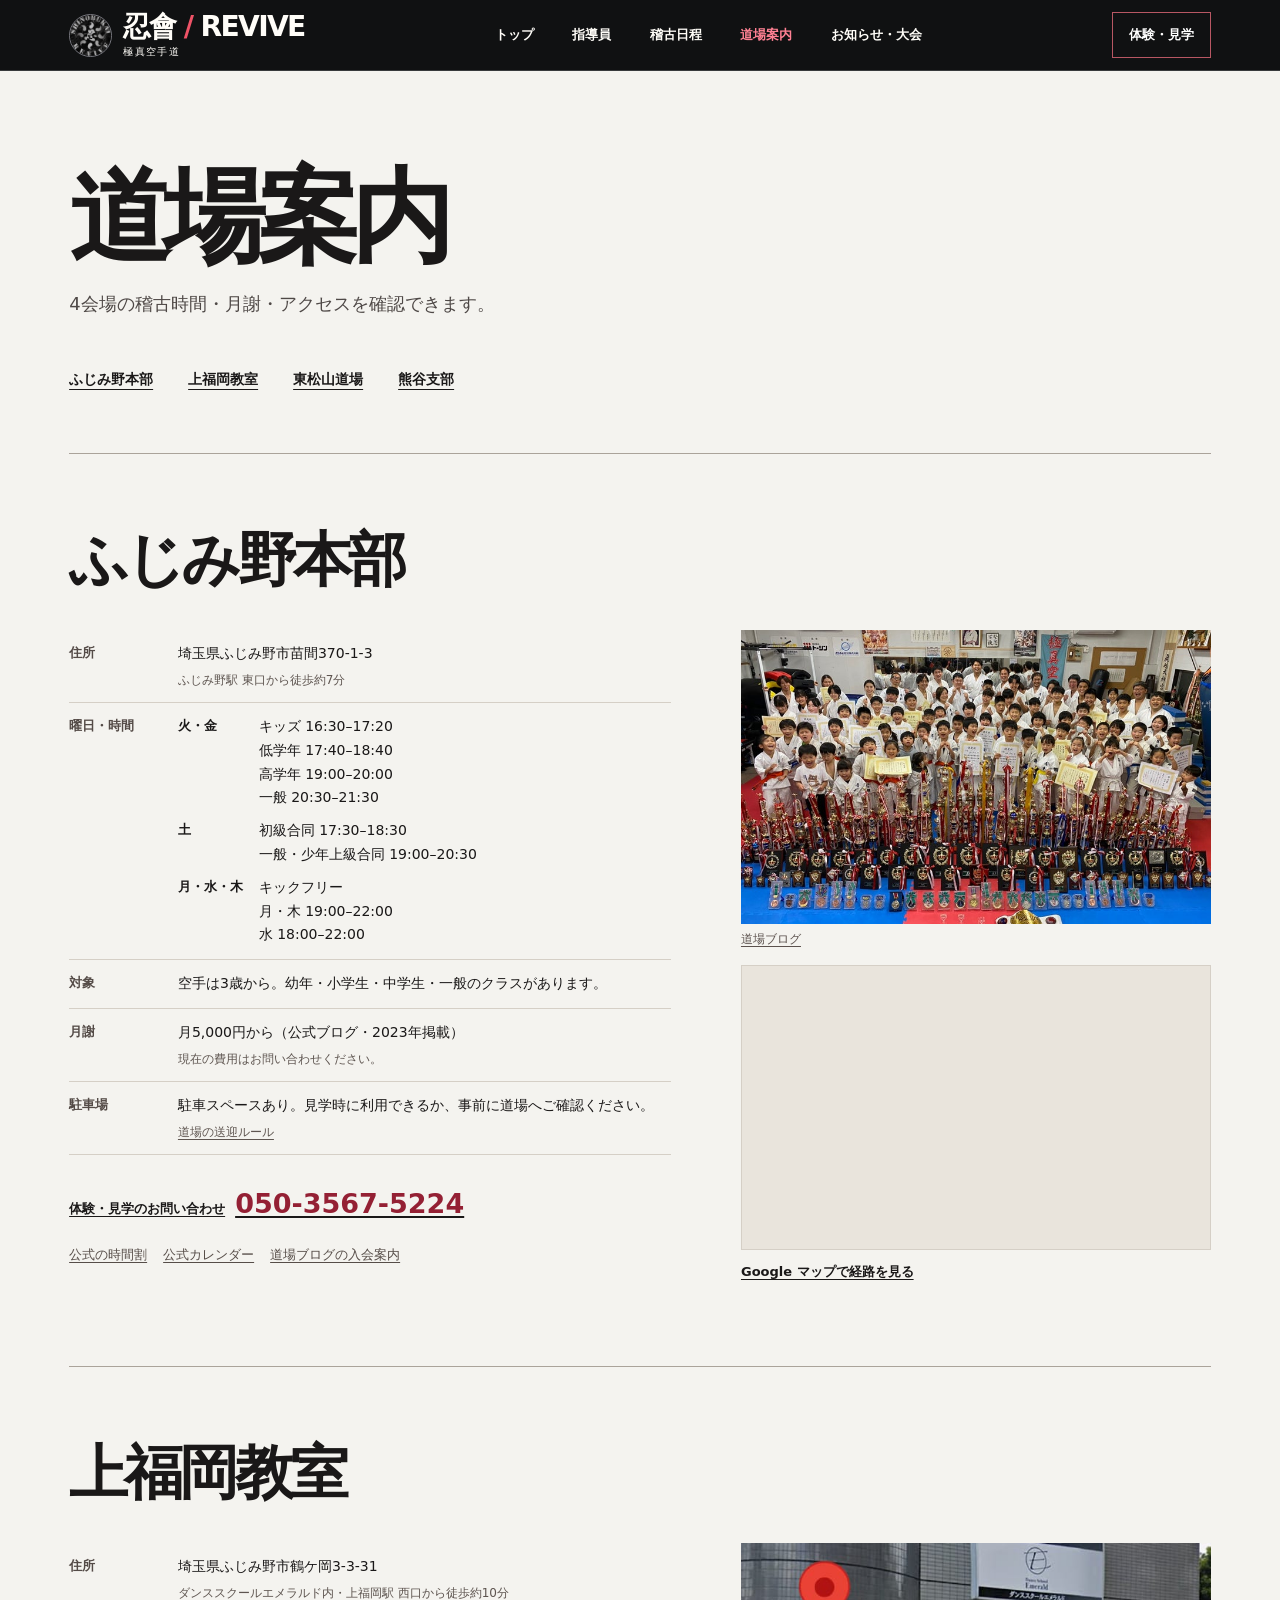
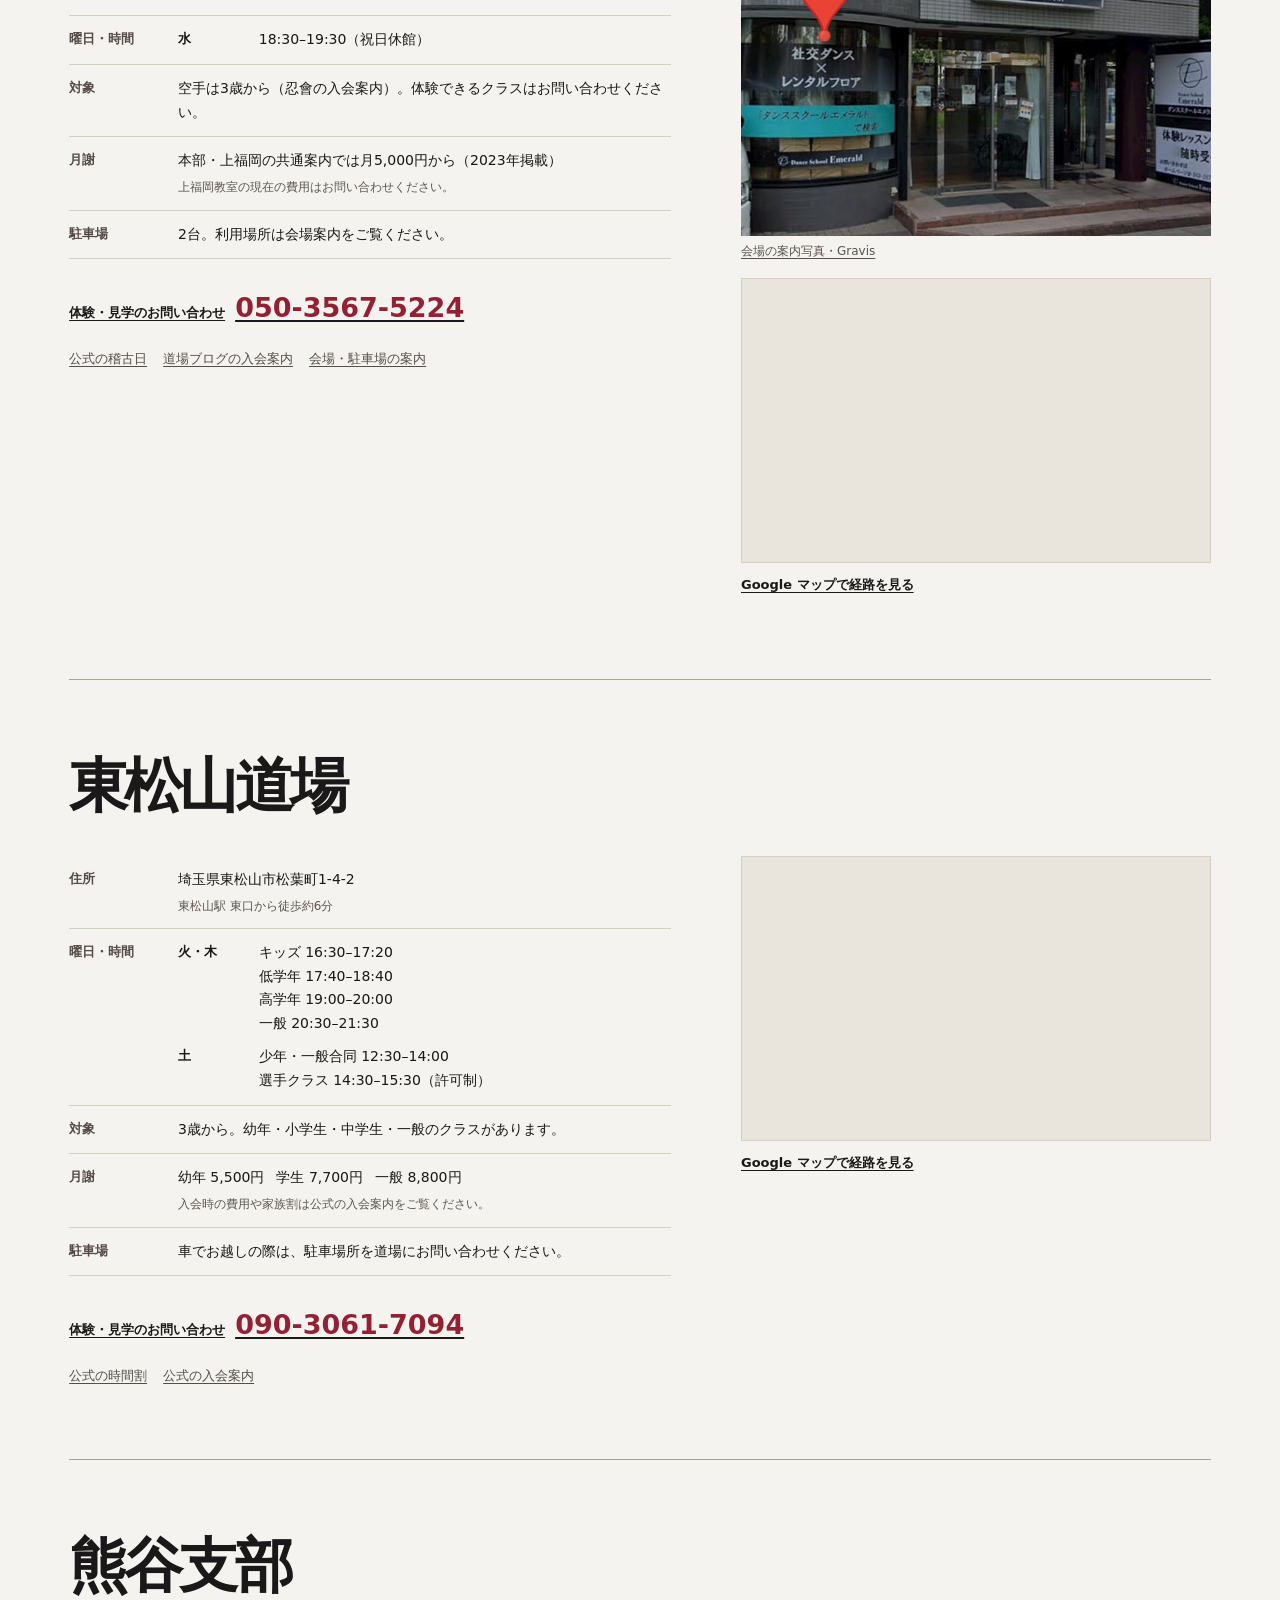
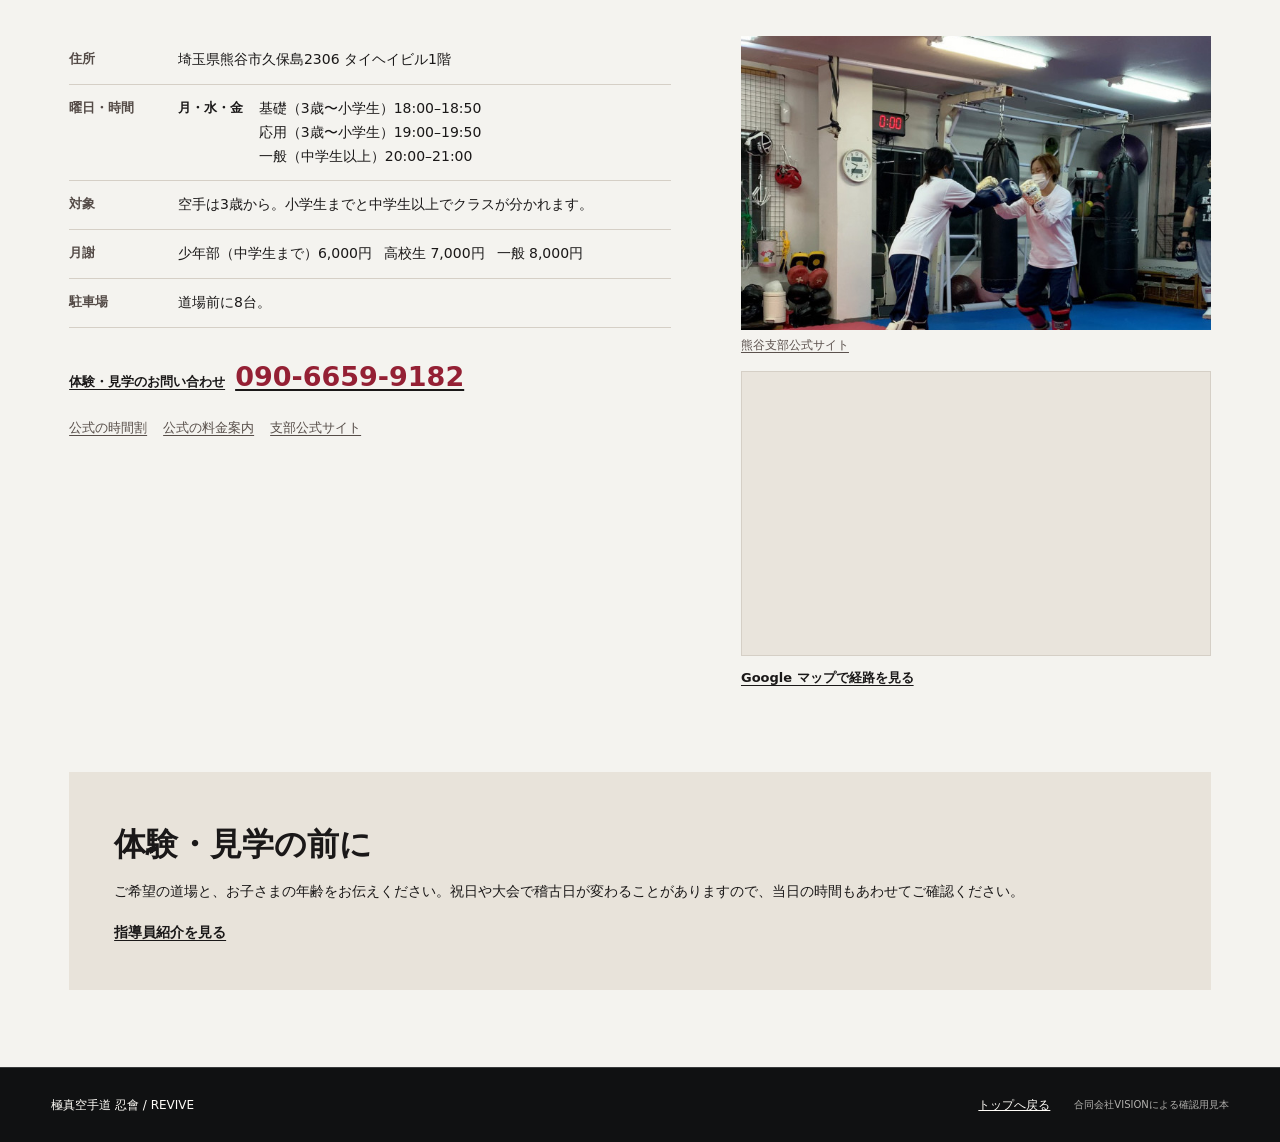
==== commit fa25e407: "Build a detailed guide for all four dojo locations" ====
--- a/dojos.html
+++ b/dojos.html
@@ -7,12 +7,12 @@
 <title>道場案内｜極真空手道 忍會 / REVIVE</title>
 <link rel="preconnect" href="https://fonts.googleapis.com">
 <link rel="stylesheet" href="https://fonts.googleapis.com/css2?family=Barlow+Condensed:wght@600;700;800&display=swap">
-<link rel="stylesheet" href="site.css"><link rel="stylesheet" href="design.css"><link rel="stylesheet" href="inner.css">
-<script src="reveal.js" defer></script>
-<link rel="stylesheet" href="editorial.css">
+<link rel="stylesheet" href="site.css?v=2fceba4"><link rel="stylesheet" href="design.css?v=2fceba4"><link rel="stylesheet" href="inner.css">
+<link rel="stylesheet" href="editorial.css?v=2fceba4">
 <link rel="icon" type="image/png" sizes="32x32" href="assets/shinobukai-favicon.png">
 <link rel="apple-touch-icon" sizes="180x180" href="assets/shinobukai-touch.png">
 <link rel="stylesheet" href="brand.css">
+<link rel="stylesheet" href="dojos.css?v=20261116">
 </head>
 <body class="inner-page page-dojos">
 <header class="header">
@@ -21,23 +21,125 @@
 <a class="button primary header-cta" href="./#trial">体験・見学</a>
 </header>
 <nav class="local-nav" aria-label="各ページ"><a href="./">トップ</a><a href="instructors.html">指導員</a><a href="schedule.html">稽古日程</a><a href="dojos.html" aria-current="page">道場案内</a><a href="events.html">お知らせ・大会</a></nav>
-<main>
-<section class="subhero">
+<main class="venue-guide">
 <div class="section-inner">
-<p class="subhero-label">DOJO</p>
+<header class="venue-intro">
 <h1>道場案内</h1>
-<p class="subhero-intro">ふじみ野・上福岡・東松山・熊谷の稽古場所。</p>
+<p>4会場の稽古時間・月謝・アクセスを確認できます。</p>
+<nav class="venue-nav" aria-label="道場を選ぶ">
+<a href="#fujimino">ふじみ野本部</a>
+<a href="#kamifukuoka">上福岡教室</a>
+<a href="#higashimatsuyama">東松山道場</a>
+<a href="#kumagaya">熊谷支部</a>
+</nav>
+</header>
+<article class="venue" id="fujimino" aria-labelledby="fujimino-name">
+<h2 id="fujimino-name">ふじみ野本部</h2>
+<div class="venue-layout">
+<div class="venue-information">
+<dl class="venue-facts">
+<div><dt>住所</dt><dd>埼玉県ふじみ野市苗間370-1-3<small>ふじみ野駅 東口から徒歩約7分</small></dd></div>
+<div><dt>曜日・時間</dt><dd><ul class="venue-times"><li><strong>火・金</strong><span>キッズ 16:30–17:20<br>低学年 17:40–18:40<br>高学年 19:00–20:00<br>一般 20:30–21:30</span></li><li><strong>土</strong><span>初級合同 17:30–18:30<br>一般・少年上級合同 19:00–20:30</span></li><li><strong>月・水・木</strong><span>キックフリー<br>月・木 19:00–22:00<br>水 18:00–22:00</span></li></ul></dd></div>
+<div><dt>対象</dt><dd>空手は3歳から。幼年・小学生・中学生・一般のクラスがあります。</dd></div>
+<div><dt>月謝</dt><dd>月5,000円から（公式ブログ・2023年掲載）<small>現在の費用はお問い合わせください。</small></dd></div>
+<div><dt>駐車場</dt><dd>駐車スペースあり。見学時に利用できるか、事前に道場へご確認ください。<small><a href="https://ameblo.jp/hytoo0218/entry-12794995665.html" target="_blank" rel="noopener">道場の送迎ルール</a></small></dd></div>
+</dl>
+<div class="venue-contact"><a href="tel:05035675224">体験・見学のお問い合わせ <strong>050-3567-5224</strong></a></div>
+<ul class="venue-sources" aria-label="ふじみ野本部の公式情報"><li><a href="https://shinobukai2019.amebaownd.com/pages/2640041/gallery" target="_blank" rel="noopener">公式の時間割</a></li><li><a href="https://calendar.google.com/calendar/embed?src=shinobukairevive%40gmail.com&amp;ctz=Asia%2FTokyo" target="_blank" rel="noopener">公式カレンダー</a></li><li><a href="https://ameblo.jp/hytoo0218/entry-12806329300.html" target="_blank" rel="noopener">道場ブログの入会案内</a></li></ul>
 </div>
-</section>
+<div class="venue-media">
+<figure class="venue-photo">
+<img src="assets/dojo-fujimino.jpg" alt="ふじみ野本部で行われた鏡開き" loading="lazy" decoding="async">
+<figcaption><a href="https://ameblo.jp/hytoo0218/entry-12783269798.html" target="_blank" rel="noopener">道場ブログ</a></figcaption>
+</figure>
+<div class="venue-map">
+<iframe title="ふじみ野本部の地図" src="https://maps.google.com/maps?q=%E5%9F%BC%E7%8E%89%E7%9C%8C%E3%81%B5%E3%81%98%E3%81%BF%E9%87%8E%E5%B8%82%E8%8B%97%E9%96%93370-1-3&amp;z=16&amp;hl=ja&amp;output=embed" width="440" height="230" loading="lazy" referrerpolicy="strict-origin-when-cross-origin"></iframe>
+<a href="https://www.google.com/maps/dir/?api=1&amp;destination=%E5%9F%BC%E7%8E%89%E7%9C%8C%E3%81%B5%E3%81%98%E3%81%BF%E9%87%8E%E5%B8%82%E8%8B%97%E9%96%93370-1-3" target="_blank" rel="noopener">Google マップで経路を見る</a>
+</div>
+</div>
+</div>
+</article>
+<article class="venue" id="kamifukuoka" aria-labelledby="kamifukuoka-name">
+<h2 id="kamifukuoka-name">上福岡教室</h2>
+<div class="venue-layout">
+<div class="venue-information">
+<dl class="venue-facts">
+<div><dt>住所</dt><dd>埼玉県ふじみ野市鶴ケ岡3-3-31<small>ダンススクールエメラルド内・上福岡駅 西口から徒歩約10分</small></dd></div>
+<div><dt>曜日・時間</dt><dd><ul class="venue-times"><li><strong>水</strong><span>18:30–19:30（祝日休館）</span></li></ul></dd></div>
+<div><dt>対象</dt><dd>空手は3歳から（忍會の入会案内）。体験できるクラスはお問い合わせください。</dd></div>
+<div><dt>月謝</dt><dd>本部・上福岡の共通案内では月5,000円から（2023年掲載）<small>上福岡教室の現在の費用はお問い合わせください。</small></dd></div>
+<div><dt>駐車場</dt><dd>2台。利用場所は会場案内をご覧ください。</dd></div>
+</dl>
+<div class="venue-contact"><a href="tel:05035675224">体験・見学のお問い合わせ <strong>050-3567-5224</strong></a></div>
+<ul class="venue-sources" aria-label="上福岡教室の公式情報"><li><a href="https://shinobukai2019.amebaownd.com/pages/2640041/gallery" target="_blank" rel="noopener">公式の稽古日</a></li><li><a href="https://ameblo.jp/hytoo0218/entry-12806329300.html" target="_blank" rel="noopener">道場ブログの入会案内</a></li><li><a href="https://danceschool-emerald.com/" target="_blank" rel="noopener">会場・駐車場の案内</a></li></ul>
+</div>
+<div class="venue-media">
+<figure class="venue-photo">
+<img src="assets/dojo-kamifukuoka.jpg" alt="上福岡教室の会場、ダンススクールエメラルドの入口" loading="lazy" decoding="async">
+<figcaption><a href="https://gravis-dance.co.jp/studio/pref11/area224/" target="_blank" rel="noopener">会場の案内写真・Gravis</a></figcaption>
+</figure>
+<div class="venue-map">
+<iframe title="上福岡教室の地図" src="https://maps.google.com/maps?q=%E5%9F%BC%E7%8E%89%E7%9C%8C%E3%81%B5%E3%81%98%E3%81%BF%E9%87%8E%E5%B8%82%E9%B6%B4%E3%82%B1%E5%B2%A13-3-31&amp;z=16&amp;hl=ja&amp;output=embed" width="440" height="230" loading="lazy" referrerpolicy="strict-origin-when-cross-origin"></iframe>
+<a href="https://www.google.com/maps/dir/?api=1&amp;destination=%E5%9F%BC%E7%8E%89%E7%9C%8C%E3%81%B5%E3%81%98%E3%81%BF%E9%87%8E%E5%B8%82%E9%B6%B4%E3%82%B1%E5%B2%A13-3-31" target="_blank" rel="noopener">Google マップで経路を見る</a>
+</div>
+</div>
+</div>
+</article>
+<article class="venue" id="higashimatsuyama" aria-labelledby="higashimatsuyama-name">
+<h2 id="higashimatsuyama-name">東松山道場</h2>
+<div class="venue-layout">
+<div class="venue-information">
+<dl class="venue-facts">
+<div><dt>住所</dt><dd>埼玉県東松山市松葉町1-4-2<small>東松山駅 東口から徒歩約6分</small></dd></div>
+<div><dt>曜日・時間</dt><dd><ul class="venue-times"><li><strong>火・木</strong><span>キッズ 16:30–17:20<br>低学年 17:40–18:40<br>高学年 19:00–20:00<br>一般 20:30–21:30</span></li><li><strong>土</strong><span>少年・一般合同 12:30–14:00<br>選手クラス 14:30–15:30（許可制）</span></li></ul></dd></div>
+<div><dt>対象</dt><dd>3歳から。幼年・小学生・中学生・一般のクラスがあります。</dd></div>
+<div><dt>月謝</dt><dd><span class="venue-fees"><span>幼年 5,500円</span><span>学生 7,700円</span><span>一般 8,800円</span></span><small>入会時の費用や家族割は公式の入会案内をご覧ください。</small></dd></div>
+<div><dt>駐車場</dt><dd>車でお越しの際は、駐車場所を道場にお問い合わせください。</dd></div>
+</dl>
+<div class="venue-contact"><a href="tel:09030617094">体験・見学のお問い合わせ <strong>090-3061-7094</strong></a></div>
+<ul class="venue-sources" aria-label="東松山道場の公式情報"><li><a href="https://shinobukaimatsuyama.amebaownd.com/pages/7677053/static" target="_blank" rel="noopener">公式の時間割</a></li><li><a href="https://shinobukaimatsuyama.amebaownd.com/pages/7677533/static" target="_blank" rel="noopener">公式の入会案内</a></li></ul>
+</div>
+<div class="venue-media">
 
-<section class="section paper inner-section">
-<div class="section-inner branch-grid">
-<article class="branch" id="fujimino" data-reveal><p class="role">本部</p><h2>ふじみ野本部</h2><p>埼玉県ふじみ野市苗間370-1-3</p><p>ふじみ野駅 東口から徒歩約7分</p><div><a class="text-link" href="schedule.html">稽古日程</a><a class="text-link" target="_blank" rel="noopener" href="https://www.google.com/maps/search/?api=1&amp;query=埼玉県ふじみ野市苗間370-1-3">地図を見る ↗</a></div></article>
-<article class="branch" id="kamifukuoka" data-reveal><p class="role">教室</p><h2>上福岡教室</h2><p>埼玉県ふじみ野市鶴ヶ丘3-3-31</p><p>ダンススクールエメラルドのスタジオ</p><div><a class="text-link" href="schedule.html">稽古日程</a><a class="text-link" target="_blank" rel="noopener" href="https://www.google.com/maps/search/?api=1&amp;query=埼玉県ふじみ野市鶴ヶ丘3-3-31">地図を見る ↗</a></div></article>
-<article class="branch" id="higashimatsuyama" data-reveal><p class="role">道場</p><h2>東松山道場</h2><p>稽古日や体験については東松山道場の案内へ。</p><a class="text-link" target="_blank" rel="noopener" href="https://shinobukaimatsuyama.amebaownd.com/">東松山道場の案内 ↗</a></article>
-<article class="branch" id="kumagaya" data-reveal><p class="role">支部</p><h2>熊谷支部</h2><p>極真空手・キックボクシングの活動と体験情報。</p><a class="text-link" target="_blank" rel="noopener" href="https://karate-kick-shinobukuma.amebaownd.com/">熊谷支部の案内 ↗</a></article>
+<div class="venue-map">
+<iframe title="東松山道場の地図" src="https://maps.google.com/maps?q=%E5%9F%BC%E7%8E%89%E7%9C%8C%E6%9D%B1%E6%9D%BE%E5%B1%B1%E5%B8%82%E6%9D%BE%E8%91%89%E7%94%BA1-4-2&amp;z=16&amp;hl=ja&amp;output=embed" width="440" height="230" loading="lazy" referrerpolicy="strict-origin-when-cross-origin"></iframe>
+<a href="https://www.google.com/maps/dir/?api=1&amp;destination=%E5%9F%BC%E7%8E%89%E7%9C%8C%E6%9D%B1%E6%9D%BE%E5%B1%B1%E5%B8%82%E6%9D%BE%E8%91%89%E7%94%BA1-4-2" target="_blank" rel="noopener">Google マップで経路を見る</a>
 </div>
-</section>
+</div>
+</div>
+</article>
+<article class="venue" id="kumagaya" aria-labelledby="kumagaya-name">
+<h2 id="kumagaya-name">熊谷支部</h2>
+<div class="venue-layout">
+<div class="venue-information">
+<dl class="venue-facts">
+<div><dt>住所</dt><dd>埼玉県熊谷市久保島2306 タイヘイビル1階</dd></div>
+<div><dt>曜日・時間</dt><dd><ul class="venue-times"><li><strong>月・水・金</strong><span>基礎（3歳〜小学生）18:00–18:50<br>応用（3歳〜小学生）19:00–19:50<br>一般（中学生以上）20:00–21:00</span></li></ul></dd></div>
+<div><dt>対象</dt><dd>空手は3歳から。小学生までと中学生以上でクラスが分かれます。</dd></div>
+<div><dt>月謝</dt><dd><span class="venue-fees"><span>少年部（中学生まで）6,000円</span><span>高校生 7,000円</span><span>一般 8,000円</span></span></dd></div>
+<div><dt>駐車場</dt><dd>道場前に8台。</dd></div>
+</dl>
+<div class="venue-contact"><a href="tel:09066599182">体験・見学のお問い合わせ <strong>090-6659-9182</strong></a></div>
+<ul class="venue-sources" aria-label="熊谷支部の公式情報"><li><a href="https://karate-kick-shinobukuma.amebaownd.com/pages/4590571/profile" target="_blank" rel="noopener">公式の時間割</a></li><li><a href="https://karate-kick-shinobukuma.amebaownd.com/pages/4590594/static" target="_blank" rel="noopener">公式の料金案内</a></li><li><a href="https://karate-kick-shinobukuma.amebaownd.com/" target="_blank" rel="noopener">支部公式サイト</a></li></ul>
+</div>
+<div class="venue-media">
+<figure class="venue-photo">
+<img src="assets/dojo-kumagaya.jpg" alt="熊谷支部の道場内とマット" loading="lazy" decoding="async">
+<figcaption><a href="https://karate-kick-shinobukuma.amebaownd.com/pages/4590571/profile" target="_blank" rel="noopener">熊谷支部公式サイト</a></figcaption>
+</figure>
+<div class="venue-map">
+<iframe title="熊谷支部の地図" src="https://maps.google.com/maps?q=%E5%9F%BC%E7%8E%89%E7%9C%8C%E7%86%8A%E8%B0%B7%E5%B8%82%E4%B9%85%E4%BF%9D%E5%B3%B62306&amp;z=16&amp;hl=ja&amp;output=embed" width="440" height="230" loading="lazy" referrerpolicy="strict-origin-when-cross-origin"></iframe>
+<a href="https://www.google.com/maps/dir/?api=1&amp;destination=%E5%9F%BC%E7%8E%89%E7%9C%8C%E7%86%8A%E8%B0%B7%E5%B8%82%E4%B9%85%E4%BF%9D%E5%B3%B62306" target="_blank" rel="noopener">Google マップで経路を見る</a>
+</div>
+</div>
+</div>
+</article>
+<aside class="venue-visit" aria-labelledby="visit-title">
+<h2 id="visit-title">体験・見学の前に</h2>
+<p>ご希望の道場と、お子さまの年齢をお伝えください。祝日や大会で稽古日が変わることがありますので、当日の時間もあわせてご確認ください。</p>
+<a href="instructors.html">指導員紹介を見る</a>
+</aside>
+</div>
 </main>
 <footer class="footer"><span>極真空手道 忍會 / REVIVE</span><a href="./">トップへ戻る</a><small>合同会社VISIONによる確認用見本</small></footer>
 
--- a/dojos.css
+++ b/dojos.css
@@ -0,0 +1,126 @@
+
+.venue-guide {
+  background: var(--paper);
+  color: #1a1818;
+  padding-bottom: clamp(34px, 6vw, 88px);
+}
+.venue-intro {
+  padding-block: clamp(36px, 7vw, 98px) clamp(24px, 4vw, 54px);
+}
+.venue-intro h1 {
+  font-size: clamp(42px, 8vw, 104px);
+  font-weight: 900;
+  letter-spacing: -.08em;
+  line-height: 1.1;
+}
+.venue-intro p { margin-top: 16px; color: #4e4846; font-size: clamp(14px, 2vw, 18px); }
+.venue-nav {
+  display: flex;
+  flex-wrap: wrap;
+  gap: 4px clamp(13px, 3vw, 35px);
+  margin-top: clamp(16px, 3vw, 38px);
+}
+.venue-nav a {
+  display: inline-flex;
+  align-items: center;
+  min-height: 44px;
+  text-decoration: underline;
+  text-underline-offset: .35em;
+  font-size: 14px;
+  font-weight: 750;
+}
+.venue-guide a:hover { color: #971628; }
+.venue {
+  border-top: 1px solid #aaa39a;
+  padding-block: clamp(32px, 6vw, 72px);
+  scroll-margin-top: 76px;
+}
+.venue h2 {
+  margin-bottom: clamp(20px, 3vw, 36px);
+  font-size: clamp(27px, 5vw, 59px);
+  line-height: 1.15;
+  font-weight: 850;
+  letter-spacing: -.065em;
+}
+.venue-layout {
+  display: grid;
+  grid-template-columns: minmax(0, 1.28fr) minmax(0, 1fr);
+  gap: clamp(24px, 5.5vw, 78px);
+}
+.venue-facts, .venue-times, .venue-sources { margin: 0; padding: 0; }
+.venue-facts > div {
+  display: grid;
+  grid-template-columns: 5.8em minmax(0, 1fr);
+  gap: 6px 16px;
+  padding: 12px 0;
+  border-bottom: 1px solid #d5cfc6;
+}
+.venue-facts dt { font-size: 13px; font-weight: 750; color: #544b47; }
+.venue-facts dd { margin: 0; font-size: 14px; }
+.venue-facts small { display: block; font-size: 12px; color: #5e5550; margin-top: 4px; }
+.venue-times, .venue-sources { list-style: none; }
+.venue-fees { display: flex; flex-wrap: wrap; gap: 0 12px; }
+.venue-fees > span { white-space: nowrap; }
+.venue-times li { display: grid; grid-template-columns: 5.2em minmax(0,1fr); gap: 4px 8px; }
+.venue-times li + li { margin-top: 9px; }
+.venue-times strong { font-size: 13px; }
+.venue-times span { font-variant-numeric: tabular-nums; }
+.venue-contact { margin-top: 19px; }
+.venue-contact a {
+  display: inline-flex;
+  flex-wrap: wrap;
+  align-items: baseline;
+  gap: 2px 10px;
+  padding: 7px 0;
+  font-size: 13px;
+  font-weight: 650;
+}
+.venue-contact strong { color: #942034; font-size: clamp(19px, 3vw, 27px); font-variant-numeric: tabular-nums; }
+.venue-guide :is(.venue-contact, .venue-sources, .venue-photo, .venue-map, .venue-facts, .venue-visit) a {
+  text-decoration: underline;
+  text-underline-offset: .23em;
+}
+.venue-sources {
+  display: flex;
+  flex-wrap: wrap;
+  gap: 6px 16px;
+  margin-top: 10px;
+  font-size: 13px;
+  color: #564d48;
+}
+.venue-photo { margin: 0 0 16px; }
+.venue-photo img {
+  width: 100%;
+  aspect-ratio: 16 / 10;
+  object-fit: cover;
+  background: #ded8d0;
+}
+#kumagaya .venue-photo img { object-position: center 33%; }
+.venue-photo figcaption { margin-top: 5px; font-size: 12px; color: #5b514d; }
+.venue-map iframe {
+  display: block;
+  width: 100%;
+  height: clamp(210px, 24vw, 285px);
+  border: 1px solid #d5cfc6;
+  background: #e9e4dc;
+}
+.venue-map > a {
+  display: inline-flex;
+  min-height: 44px;
+  align-items: center;
+  font-size: 13px;
+  font-weight: 700;
+}
+.venue-visit {
+  padding: clamp(20px, 4vw, 45px);
+  background: #e8e3da;
+}
+.venue-visit h2 { font-size: clamp(22px, 3vw, 32px); }
+.venue-visit p { margin-block: 8px 14px; font-size: 14px; }
+.venue-visit a { font-size: 14px; font-weight: 700; }
+
+@media (max-width: 760px) {
+  .venue-layout { grid-template-columns: minmax(0, 1fr); }
+  .venue-facts > div { grid-template-columns: 4.6em minmax(0, 1fr); gap: 4px 10px; }
+  .venue-times li { grid-template-columns: minmax(0, 1fr); }
+}
